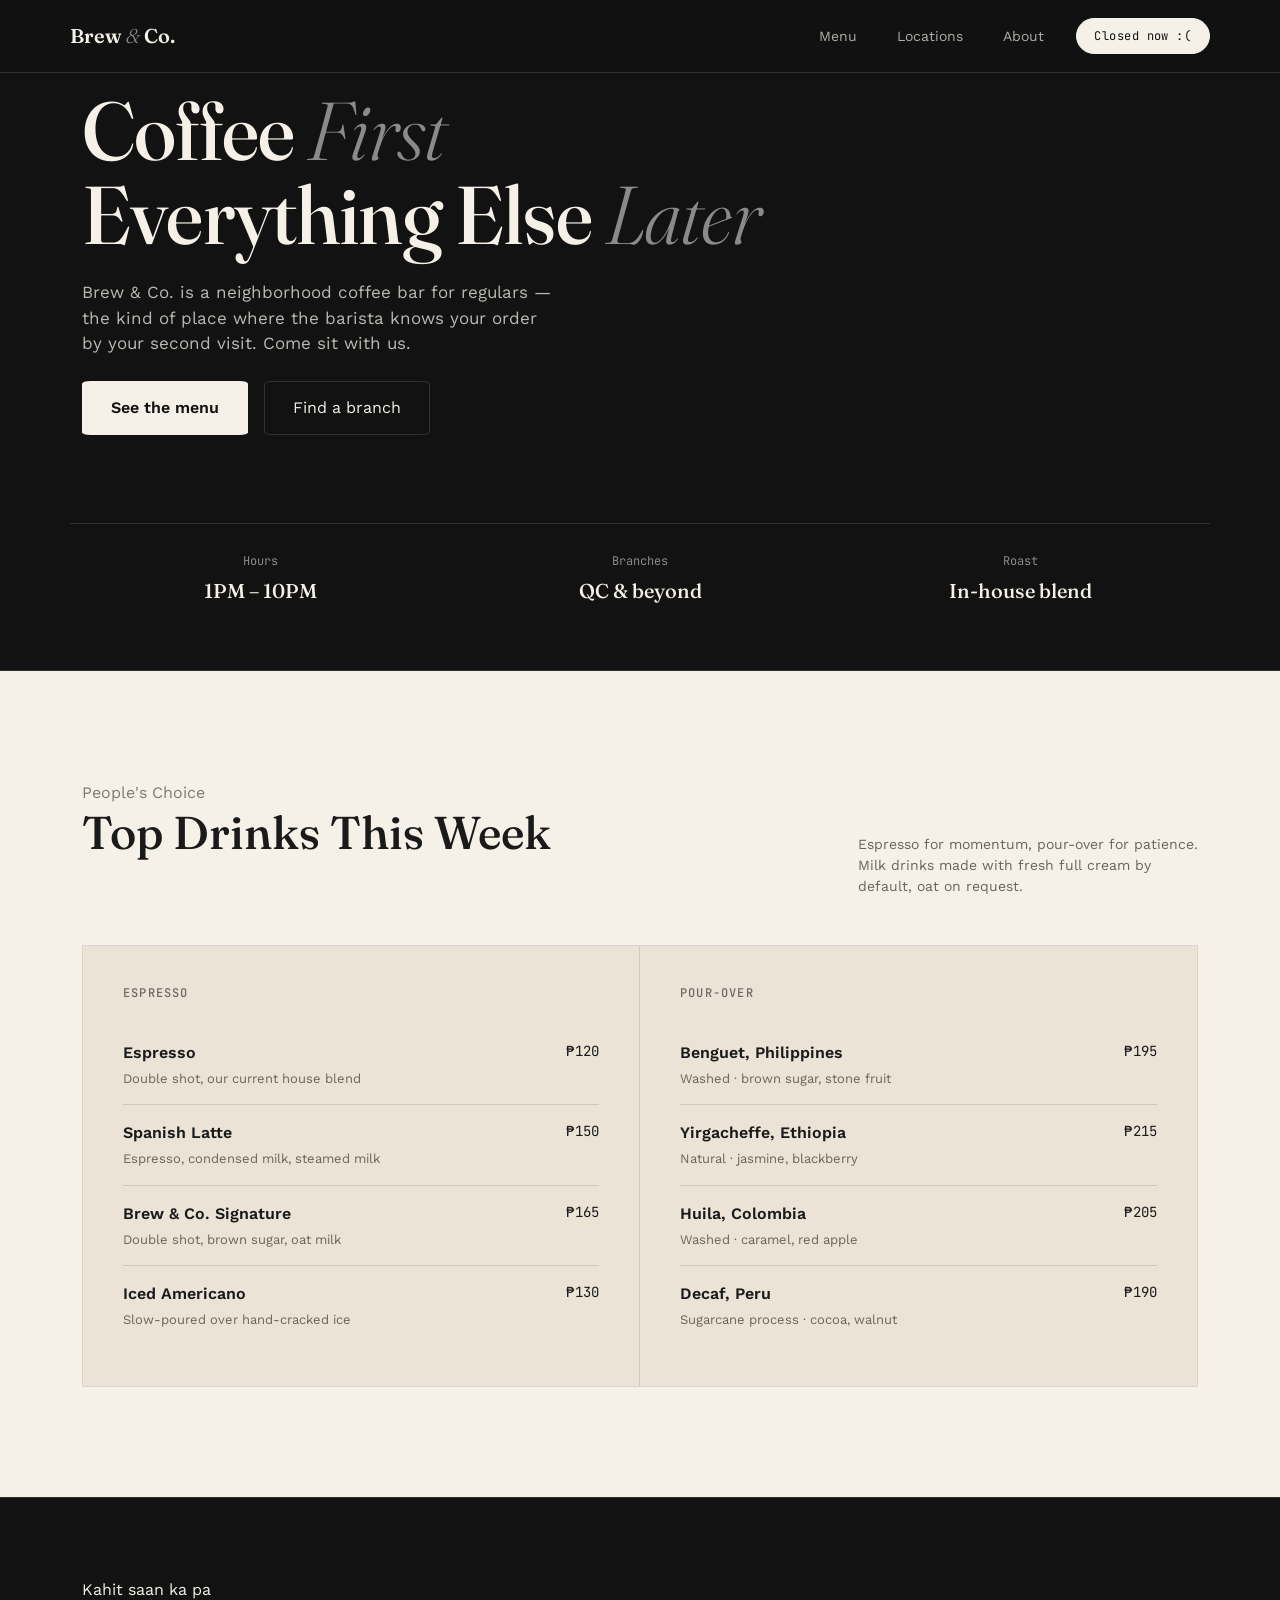
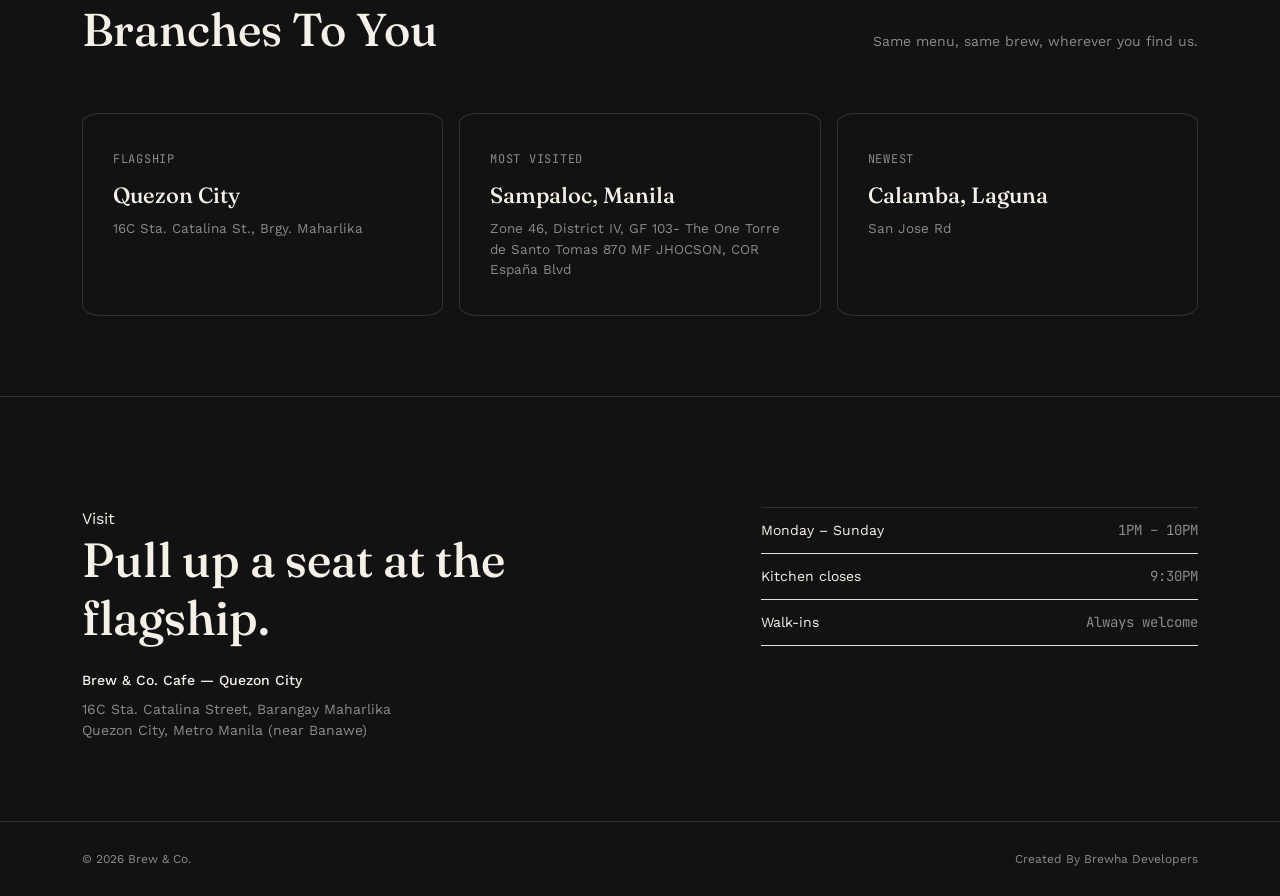
==== index.html @ a4e92eda "Initial Commite Initial Commit of Home page with minimal responsiveness" ====
<!DOCTYPE html>
<html lang="en">
<head>
<meta name="viewport" content="width=device-width, initial-scale=1.0">
<title>Brew &amp; Co.</title>
<script src="https://cdnjs.cloudflare.com/ajax/libs/bootstrap/5.3.3/js/bootstrap.bundle.min.js"></script>
<link rel="stylesheet" href="style.css">
</head>
<body>

<header class="navbar-brew sticky-top">
  <nav class="navbar navbar-expand-lg container py-3">
    <a class="navbar-brand font-display fw-semibold" href="#" style="color:var(--off-white);">Brew <em style="font-style:italic; font-weight:300; color:var(--muted);">&amp;</em> Co.</a>
    <button class="navbar-toggler" type="button" data-bs-toggle="collapse" data-bs-target="#navMenu" data-bs-theme="dark" >
      <span class="navbar-toggler-icon"></span>
    </button>
    <div class="collapse navbar-collapse justify-content-end" id="navMenu">
      <ul class="navbar-nav gap-lg-4 me-lg-4">
        <li class="nav-item"><a class="nav-link" href="#menu">Menu</a></li>
        <li class="nav-item"><a class="nav-link" href="#locations">Locations</a></li>
        <li class="nav-item"><a class="nav-link" href="#visit">About</a></li>
      </ul>
      <a href="#visit" class="btn btn-outline-cream mt-3 mt-lg-0" id="openStatus">We're Open</a>
    </div>
  </nav>
</header>

<section class="hero-section">
  <div class="container">
    <h1 class="hero-heading font-display">Coffee <em>First</em><br> Everything Else <em>Later</em></h1>
    <p class="mt-4 mb-0" style="max-width:480px; font-size:17px; color:var(--off-white); opacity:.75;">Brew &amp; Co. is a neighborhood coffee bar for regulars — the kind of place where the barista knows your order by your second visit. Come sit with us.</p>
    <div class="d-flex flex-nowrap gap-3 mt-4 flex-direction-row">
      <a href="#menu" class="btn btn-cream" id="btn-CTA">See the menu</a>
      <a href="#locations" class="btn btn-outline-line" id="btn-SCTA">Find a branch</a>
    </div>
    <div class="row hero-meta gx-4 text-center">
      <div class="col-4"><span>Hours</span><strong class="font-display">1PM – 10PM</strong></div>
      <div class="col-4"><span>Branches</span><strong class="font-display">QC &amp; beyond</strong></div>
      <div class="col-4"><span>Roast</span><strong class="font-display">In-house blend</strong></div>
    </div>
  </div>
</section>

<section class="topDrinks-section reveal" id="topDrinks">
  <div class="container">
    <div class="eyebrow">People's Choice</div>
    <div class="d-flex flex-wrap justify-content-between align-items-baseline gap-3 mb-5">
      <h2 class="font-display fw-medium" style="font-size:clamp(30px,4vw,46px);">Top Drinks This Week</h2>
      <p class="mb-0" style="max-width:340px; font-size:14px; color:#6b6558;">Espresso for momentum, pour-over for patience. Milk drinks made with fresh full cream by default, oat on request.</p>
    </div>
    <div class="row g-0 border" style="border-color:var(--line-light) !important;">
      <div class="col-md-6 topDrinks-card border-end" style="border-color:var(--line-light) !important;">
        <h3>Espresso</h3>
        <div class="topDrinks-item"><div><div class="name">Espresso</div><div class="desc">Double shot, our current house blend</div></div><div class="price">₱120</div></div>
        <div class="topDrinks-item"><div><div class="name">Spanish Latte</div><div class="desc">Espresso, condensed milk, steamed milk</div></div><div class="price">₱150</div></div>
        <div class="topDrinks-item"><div><div class="name">Brew &amp; Co. Signature</div><div class="desc">Double shot, brown sugar, oat milk</div></div><div class="price">₱165</div></div>
        <div class="topDrinks-item"><div><div class="name">Iced Americano</div><div class="desc">Slow-poured over hand-cracked ice</div></div><div class="price">₱130</div></div>
      </div>
      <div class="col-md-6 topDrinks-card">
        <h3>Pour-over</h3>
        <div class="topDrinks-item"><div><div class="name">Benguet, Philippines</div><div class="desc">Washed · brown sugar, stone fruit</div></div><div class="price">₱195</div></div>
        <div class="topDrinks-item"><div><div class="name">Yirgacheffe, Ethiopia</div><div class="desc">Natural · jasmine, blackberry</div></div><div class="price">₱215</div></div>
        <div class="topDrinks-item"><div><div class="name">Huila, Colombia</div><div class="desc">Washed · caramel, red apple</div></div><div class="price">₱205</div></div>
        <div class="topDrinks-item"><div><div class="name">Decaf, Peru</div><div class="desc">Sugarcane process · cocoa, walnut</div></div><div class="price">₱190</div></div>
      </div>
    </div>
  </div>
</section>


<section class="locations-section reveal" id="locations">
  <div class="container">
    <div class="eyebrow">Kahit saan ka pa</div>
    <div class="d-flex flex-wrap justify-content-between align-items-baseline gap-3 mb-5">
      <h2 class="font-display fw-medium" style="font-size:clamp(30px,4vw,46px);"> Branches To You</h2>
      <p class="mb-0 text-muted-custom" style="max-width:340px; font-size:14px;">Same menu, same brew, wherever you find us.</p>
    </div>
    <div class="row g-3">
      <div class="col-md-4"><div class="loc-card"><div class="tag">FLAGSHIP</div><h4 class="font-display">Quezon City</h4><p>16C Sta. Catalina St., Brgy. Maharlika</p></div></div>
      <div class="col-md-4"><div class="loc-card"><div class="tag">MOST VISITED</div><h4 class="font-display">Sampaloc, Manila</h4><p>Zone 46, District IV, GF 103- The One Torre de Santo Tomas 870 MF JHOCSON, COR España Blvd</p></div></div>
      <div class="col-md-4"><div class="loc-card"><div class="tag">NEWEST</div><h4 class="font-display">Calamba, Laguna</h4><p>San Jose Rd</p></div></div>
    </div>
  </div>
</section>

<section class="visit-section reveal" id="visit">
  <div class="container">
    <div class="row g-5">
      <div class="col-lg-7">
        <div class="eyebrow">Visit</div>
        <h2 class="font-display fw-medium mb-4" style="font-size:clamp(30px,4vw,48px); max-width:480px;">Pull up a seat at the flagship.</h2>
        <div style="font-size:14px; color:var(--muted);">
          <strong class="d-block mb-2" style="color:var(--off-white); font-weight:500;">Brew &amp; Co. Cafe — Quezon City</strong>
          16C Sta. Catalina Street, Barangay Maharlika<br>
          Quezon City, Metro Manila (near Banawe)
        </div>
      </div>
      <div class="col-lg-5">
        <table class="table table-hours mb-0">
          <tbody>
            <tr><td>Monday – Sunday</td><td>1PM – 10PM</td></tr>
            <tr><td>Kitchen closes</td><td>9:30PM</td></tr>
            <tr><td>Walk-ins</td><td>Always welcome</td></tr>
          </tbody>
        </table>
      </div>
    </div>
  </div>
</section>

<footer class="site-footer">
  <div class="container d-flex flex-wrap justify-content-between gap-2">
    <span>© 2026 Brew &amp; Co.</span>
    <span>Created By Brewha Developers</span>
  </div>
</footer>

<script src = index.js></script>


</body>
</html>
---- style.css ----
@import url('https://cdnjs.cloudflare.com/ajax/libs/bootstrap/5.3.3/css/bootstrap.min.css');
@import url('https://fonts.googleapis.com/css2?family=Fraunces:opsz,wght@9..144,300..700&family=Work+Sans:wght@400;500;600&family=JetBrains+Mono:wght@400;500&display=swap');
  :root{
    --black:#121212;
    --ink:#1A1A1A;
    --off-white:#F5F0E8;
    --paper:#EAE3D6;
    --hover:#E9E0D3;
    --muted:#8A8A8A;
    --line-dark: rgba(245,240,232,0.14);
    --line-light: rgba(18,18,18,0.12);

    --bs-body-font-family:'Work Sans', sans-serif;
    --bs-body-bg:var(--black);
    --bs-body-color:var(--off-white);
  }

  body{
     -webkit-font-smoothing:antialiased; 
    }
  a{
     text-decoration:none; 
    }
  .font-display{ 
    font-family:'Fraunces', serif; 
}
  .font-mono{ 
    font-family:'JetBrains Mono', monospace; 
}
  .text-muted-custom{
     color:var(--muted) !important; 
    }

  :focus-visible{
     outline:2px solid var(--off-white); outline-offset:3px; 
    }

  .reveal{
     opacity:0; transform:translateY(14px); transition:opacity .7s ease, transform .7s ease; 
    }
  .reveal.is-visible{ 
    opacity:1; transform:none; 
}

  /* ---------- NAV ---------- */
  .navbar-brew{
    background:rgba(18,18,18,0.9) ;
    backdrop-filter:blur(8px);
    border-bottom:1px solid var(--line-dark);
    padding-left: 1rem;
    padding-right: 1rem;
  }
  .navbar-brew .nav-link{ 
    color:var(--off-white); opacity:0.7; font-size:14px; 
}
  .navbar-brew .nav-link:hover{
     opacity:1; 
    }
  .btn-outline-cream{
    font-family:'JetBrains Mono', monospace; font-size:12px; letter-spacing:0.04em;
    border:1px solid var(--off-white); color:var(--black); background:var(--off-white);
    border-radius:999px; padding:.5rem 1.1rem;
  }
  .btn-outline-cream:hover{ 
    background:var(--hover ); color:var(--black);}
.navbar-toggler{
    border-color:var(--line-dark); 
    color:var(--off-white);
}
#btn-CTA, #btn-SCTA{
    border-radius: 5%;
}
  /* ---------- HERO ---------- */
  .hero-section{ padding:1rem 1rem 4rem 1rem ; border-bottom:1px solid var(--line-dark); }
  .hero-heading{ font-size:clamp(42px, 6.4vw, 84px); line-height:1.02; letter-spacing:-0.01em; font-weight:500; }
  .hero-heading em{ font-style:italic; font-weight:300; color:var(--muted); }
  .btn-cream{ background:var(--off-white); color:var(--black); font-weight:600; border-radius:2px; padding:.9rem 1.75rem; }
  .btn-cream:hover{ background:#fff; color:var(--black); }
  .btn-outline-line{ border:1px solid var(--line-dark); color:var(--off-white); border-radius:2px; padding:.9rem 1.75rem; }
  .btn-outline-line:hover{ border-color:var(--off-white); color:var(--off-white); background:transparent; }

  .hero-meta{ border-top:1px solid var(--line-dark); padding-top:28px; margin-top:88px; }
  .hero-meta span{ font-family:'JetBrains Mono', monospace; font-size:12px; color:var(--muted); display:block; margin-bottom:6px; }
  .hero-meta strong{ font-family:'Fraunces', serif; font-size:20px; font-weight:500; }

  /* ---------- Top Drinks ---------- */
  .topDrinks-section{ background:var(--off-white); color:var(--ink); padding:110px 0; }
  .topDrinks-section .eyebrow{ color:var(--ink); opacity:0.55; }
  .topDrinks-card{ background:var(--paper); padding:2.5rem; height:100%; }
  .topDrinks-card h3{ font-family:'JetBrains Mono', monospace; font-size:12px; letter-spacing:0.1em; text-transform:uppercase; color:var(--ink); opacity:0.6; margin-bottom:1.5rem; }
  .topDrinks-item{ display:flex; justify-content:space-between; gap:1rem; padding:1rem 0; border-bottom:1px solid var(--line-light); }
  .topDrinks-item:last-child{ border-bottom:none; }
  .topDrinks-item .name{ font-weight:600; font-size:16px; }
  .topDrinks-item .desc{ font-size:13px; color:#6b6558; margin-top:4px; }
  .topDrinks-item .price{ font-family:'JetBrains Mono', monospace; font-size:14px; white-space:nowrap; }


  /* ---------- LOCATIONS ---------- */
  .locations-section{ border-top:1px solid var(--line-dark); border-bottom:1px solid var(--line-dark); padding:80px 0;  }
  .loc-card{ padding:2.25rem 1.875rem; border:1px solid var(--line-dark); height:100%; border-radius:5%; }
  .loc-card .tag{ font-family:'JetBrains Mono', monospace; font-size:12px; color:var(--muted); letter-spacing:0.06em; margin-bottom:14px; }
  .loc-card h4{ font-family:'Fraunces', serif; font-size:22px; font-weight:500; margin-bottom:10px; }
  .loc-card p{ font-size:13.5px; color:var(--muted); margin-bottom:0; }
  .loc-card:hover{ border-color:var(--off-white); }

  /* ---------- VISIT ---------- */
  .visit-section{ padding:110px 0 80px; }
  .table-hours td{ padding:.75rem 0; border-top:1px solid var(--line-dark); font-size:14px; color:var(--off-white); background:transparent; }
  .table-hours td:last-child{ text-align:right; font-family:'JetBrains Mono', monospace; color:var(--muted); }

  footer.site-footer{ border-top:1px solid var(--line-dark); padding:1.75rem 0; font-size:12px; color:var(--muted); }
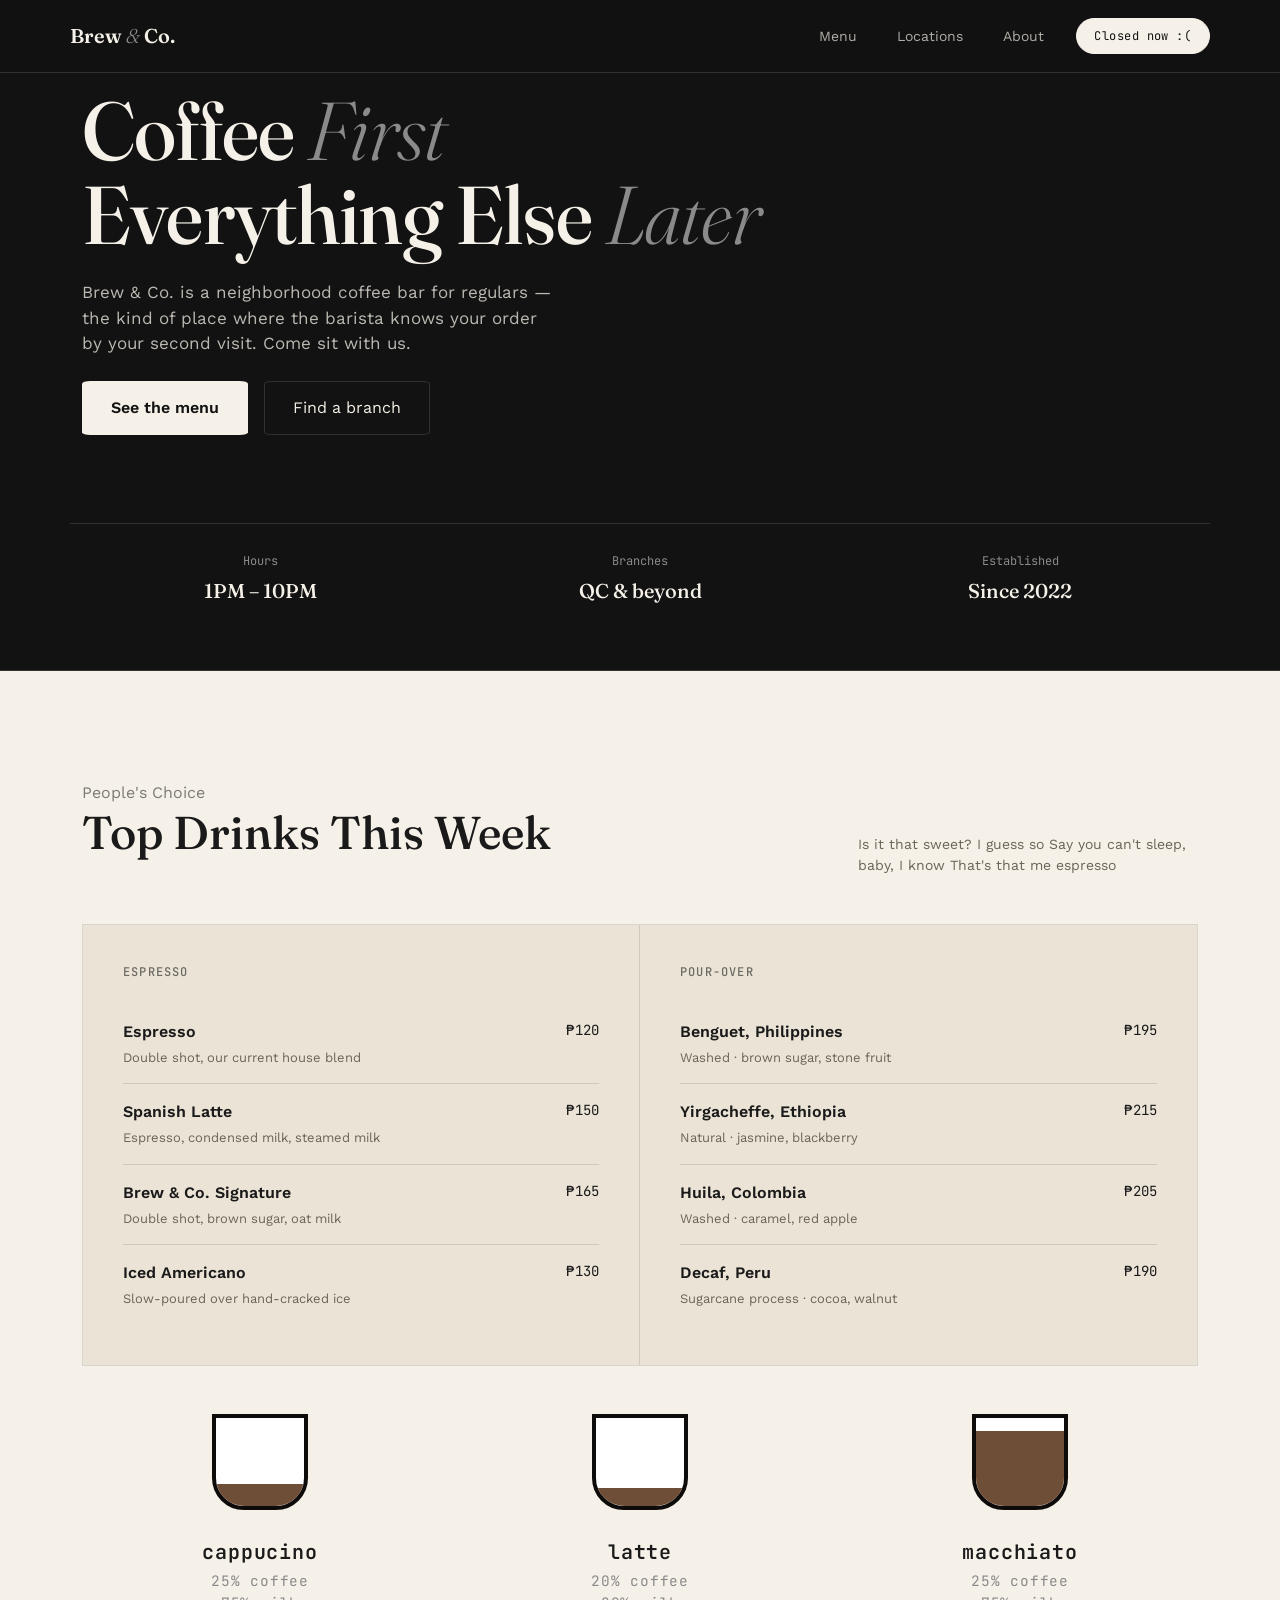
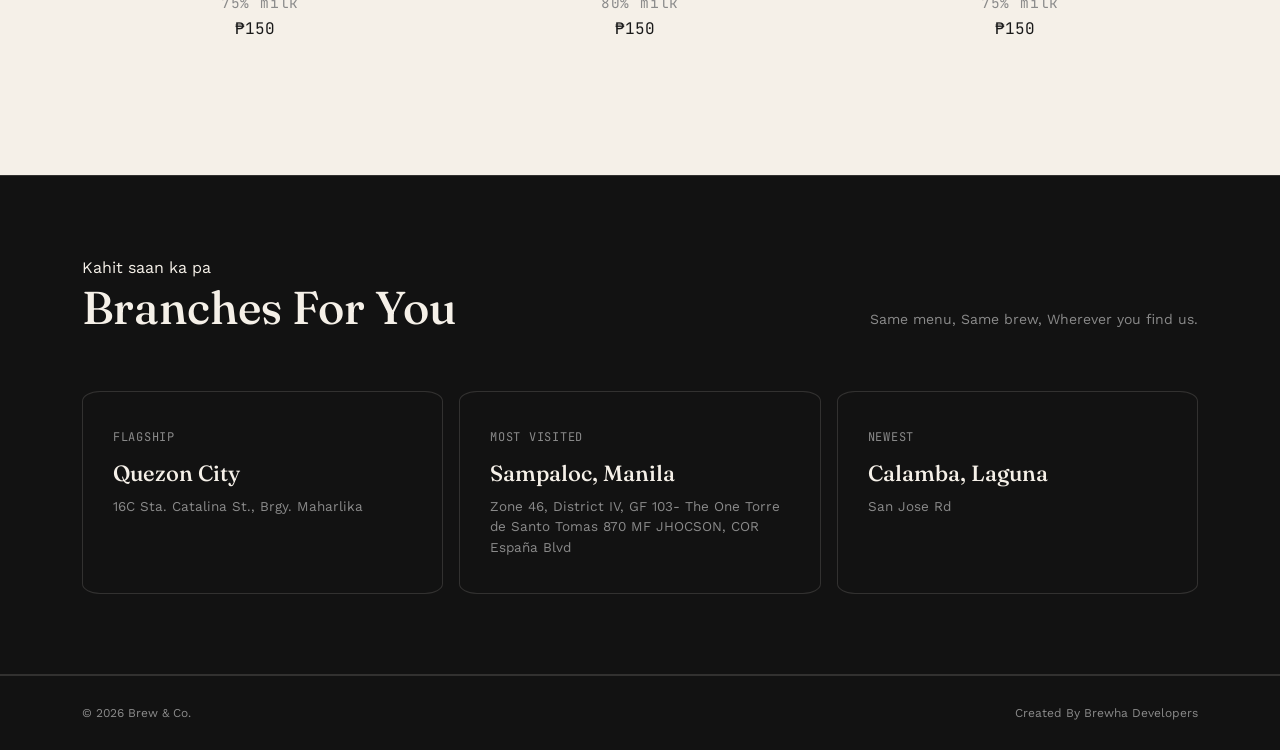
==== commit 73d6cab0: "Initial Menu Page and home page improvement Initial Menu page, cleaner code, adjusted responsiveness" ====
--- a/index.html
+++ b/index.html
@@ -4,6 +4,7 @@
 <meta name="viewport" content="width=device-width, initial-scale=1.0">
 <title>Brew &amp; Co.</title>
 <script src="https://cdnjs.cloudflare.com/ajax/libs/bootstrap/5.3.3/js/bootstrap.bundle.min.js"></script>
+<link href="https://cdn.jsdelivr.net/npm/bootstrap@5.3.3/dist/css/bootstrap.min.css" rel="stylesheet">
 <link rel="stylesheet" href="style.css">
 </head>
 <body>
@@ -11,16 +12,13 @@
 <header class="navbar-brew sticky-top">
   <nav class="navbar navbar-expand-lg container py-3">
     <a class="navbar-brand font-display fw-semibold" href="#" style="color:var(--off-white);">Brew <em style="font-style:italic; font-weight:300; color:var(--muted);">&amp;</em> Co.</a>
-    <button class="navbar-toggler" type="button" data-bs-toggle="collapse" data-bs-target="#navMenu" data-bs-theme="dark" >
-      <span class="navbar-toggler-icon"></span>
-    </button>
     <div class="collapse navbar-collapse justify-content-end" id="navMenu">
       <ul class="navbar-nav gap-lg-4 me-lg-4">
-        <li class="nav-item"><a class="nav-link" href="#menu">Menu</a></li>
-        <li class="nav-item"><a class="nav-link" href="#locations">Locations</a></li>
-        <li class="nav-item"><a class="nav-link" href="#visit">About</a></li>
+        <li class="nav-item"><a class="nav-link" href="menu.html">Menu</a></li>
+        <li class="nav-item"><a class="nav-link" href="location.html">Locations</a></li>
+        <li class="nav-item"><a class="nav-link" href="about.html">About</a></li>
       </ul>
-      <a href="#visit" class="btn btn-outline-cream mt-3 mt-lg-0" id="openStatus">We're Open</a>
+      <div href="#" class="btn btn-outline-cream mt-3 mt-lg-0" id="openStatus">We're Open</div> <!--create creative hover animation-->
     </div>
   </nav>
 </header>
@@ -29,14 +27,14 @@
   <div class="container">
     <h1 class="hero-heading font-display">Coffee <em>First</em><br> Everything Else <em>Later</em></h1>
     <p class="mt-4 mb-0" style="max-width:480px; font-size:17px; color:var(--off-white); opacity:.75;">Brew &amp; Co. is a neighborhood coffee bar for regulars — the kind of place where the barista knows your order by your second visit. Come sit with us.</p>
-    <div class="d-flex flex-nowrap gap-3 mt-4 flex-direction-row">
+    <div class="d-flex gap-3 mt-4 flex-column flex-md-row">
       <a href="#menu" class="btn btn-cream" id="btn-CTA">See the menu</a>
-      <a href="#locations" class="btn btn-outline-line" id="btn-SCTA">Find a branch</a>
+      <a href="#locations" class="btn btn-outline-line " id="btn-SCTA">Find a branch</a>
     </div>
     <div class="row hero-meta gx-4 text-center">
       <div class="col-4"><span>Hours</span><strong class="font-display">1PM – 10PM</strong></div>
       <div class="col-4"><span>Branches</span><strong class="font-display">QC &amp; beyond</strong></div>
-      <div class="col-4"><span>Roast</span><strong class="font-display">In-house blend</strong></div>
+      <div class="col-4"><span>Established</span><strong class="font-display">Since 2022</strong></div>
     </div>
   </div>
 </section>
@@ -46,7 +44,9 @@
     <div class="eyebrow">People's Choice</div>
     <div class="d-flex flex-wrap justify-content-between align-items-baseline gap-3 mb-5">
       <h2 class="font-display fw-medium" style="font-size:clamp(30px,4vw,46px);">Top Drinks This Week</h2>
-      <p class="mb-0" style="max-width:340px; font-size:14px; color:#6b6558;">Espresso for momentum, pour-over for patience. Milk drinks made with fresh full cream by default, oat on request.</p>
+      <p class="mb-0" style="max-width:340px; font-size:14px; color:#6b6558;">Is it that sweet? I guess so
+Say you can't sleep, baby, I know
+That's that me espresso</p>
     </div>
     <div class="row g-0 border" style="border-color:var(--line-light) !important;">
       <div class="col-md-6 topDrinks-card border-end" style="border-color:var(--line-light) !important;">
@@ -65,6 +65,40 @@
       </div>
     </div>
   </div>
+  
+<section class="coffee-bar d-flex flex-column flex-md-row justify-content-evenly align-items-center flex-wrap w-100 py-4">
+  <div class="coffee-wrapper">
+    <div class="coffee-cup cappuccino">
+  <div class="milk"></div>
+    <div class="coffee"></div>
+</div>
+    <div class="coffee-text">cappucino</div>
+    <div class="coffee-description">25% coffee<br>75% milk</div>
+    <div class="coffee-price">₱150</div>
+  </div>
+
+
+
+<div class="coffee-wrapper">
+<div class="coffee-cup latte">
+  <div class="milk"></div>
+    <div class="coffee"></div>
+</div>
+ <div class="coffee-text">latte</div>
+     <div class="coffee-description">20% coffee<br>80% milk</div>
+    <div class="coffee-price">₱150</div>
+</div>
+
+<div class="coffee-wrapper">
+ <div class="coffee-cup macchiato">
+  <div class="milk"></div>
+    <div class="coffee"></div>
+</div>
+ <div class="coffee-text">macchiato</div>
+     <div class="coffee-description">25% coffee<br>75% milk</div>
+    <div class="coffee-price">₱150</div>
+</div>
+</section>
 </section>
 
 
@@ -72,8 +106,8 @@
   <div class="container">
     <div class="eyebrow">Kahit saan ka pa</div>
     <div class="d-flex flex-wrap justify-content-between align-items-baseline gap-3 mb-5">
-      <h2 class="font-display fw-medium" style="font-size:clamp(30px,4vw,46px);"> Branches To You</h2>
-      <p class="mb-0 text-muted-custom" style="max-width:340px; font-size:14px;">Same menu, same brew, wherever you find us.</p>
+      <h2 class="font-display fw-medium" style="font-size:clamp(30px,4vw,46px);"> Branches For You</h2>
+      <p class="mb-0 text-muted-custom" style="max-width:340px; font-size:14px;">Same menu, Same brew, Wherever you find us.</p>
     </div>
     <div class="row g-3">
       <div class="col-md-4"><div class="loc-card"><div class="tag">FLAGSHIP</div><h4 class="font-display">Quezon City</h4><p>16C Sta. Catalina St., Brgy. Maharlika</p></div></div>
@@ -83,30 +117,6 @@
   </div>
 </section>
 
-<section class="visit-section reveal" id="visit">
-  <div class="container">
-    <div class="row g-5">
-      <div class="col-lg-7">
-        <div class="eyebrow">Visit</div>
-        <h2 class="font-display fw-medium mb-4" style="font-size:clamp(30px,4vw,48px); max-width:480px;">Pull up a seat at the flagship.</h2>
-        <div style="font-size:14px; color:var(--muted);">
-          <strong class="d-block mb-2" style="color:var(--off-white); font-weight:500;">Brew &amp; Co. Cafe — Quezon City</strong>
-          16C Sta. Catalina Street, Barangay Maharlika<br>
-          Quezon City, Metro Manila (near Banawe)
-        </div>
-      </div>
-      <div class="col-lg-5">
-        <table class="table table-hours mb-0">
-          <tbody>
-            <tr><td>Monday – Sunday</td><td>1PM – 10PM</td></tr>
-            <tr><td>Kitchen closes</td><td>9:30PM</td></tr>
-            <tr><td>Walk-ins</td><td>Always welcome</td></tr>
-          </tbody>
-        </table>
-      </div>
-    </div>
-  </div>
-</section>
 
 <footer class="site-footer">
   <div class="container d-flex flex-wrap justify-content-between gap-2">
--- a/style.css
+++ b/style.css
@@ -13,11 +13,10 @@
     --bs-body-font-family:'Work Sans', sans-serif;
     --bs-body-bg:var(--black);
     --bs-body-color:var(--off-white);
+    --milk: #ffffff;
+    --coffee: #6F4E37;
+    --cup-border: #0d0c0a;
   }
-
-  body{
-     -webkit-font-smoothing:antialiased; 
-    }
   a{
      text-decoration:none; 
     }
@@ -70,6 +69,12 @@
 #btn-CTA, #btn-SCTA{
     border-radius: 5%;
 }
+@media (max-width: 576px){
+    #btn-CTA,
+    #btn-SCTA{
+        width: 100%;
+    }
+}
   /* ---------- HERO ---------- */
   .hero-section{ padding:1rem 1rem 4rem 1rem ; border-bottom:1px solid var(--line-dark); }
   .hero-heading{ font-size:clamp(42px, 6.4vw, 84px); line-height:1.02; letter-spacing:-0.01em; font-weight:500; }
@@ -109,3 +114,97 @@
   .table-hours td:last-child{ text-align:right; font-family:'JetBrains Mono', monospace; color:var(--muted); }
 
   footer.site-footer{ border-top:1px solid var(--line-dark); padding:1.75rem 0; font-size:12px; color:var(--muted); }
+
+/* Coffee CSS */
+.coffee-wrapper{
+    display: flex;
+    flex-direction: column;
+    align-items: center;
+    justify-content: center;
+    text-align: center;
+}
+.coffee-cup{
+    --coffee-percent: 50%; /* Default */
+    width: 6rem;
+    height: 6rem;
+    border: 0.3rem solid var(--cup-border);
+    border-radius: 0 0 2rem 2rem;
+    background: var(--milk);
+    position: relative;
+    overflow: hidden;
+    display: inline-block;
+    margin: 1.5rem;
+    text-align: center;
+    justify-content: center;
+}
+
+@media (max-width:576px){
+    .coffee-cup{
+        margin:.5rem 0;
+    } }
+/* Coffee Fill */
+.coffee{
+    position:absolute;
+    bottom:0;
+    left:0;
+    width:100%;
+    height:var(--coffee-percent);
+    background:var(--coffee);
+    color:var(--off-white);
+}
+
+.milk{
+    position: absolute;
+    top: 0;
+    left: 0;
+    width: 100%;
+    height: calc(100% - var(--coffee-percent));
+    color: var(--ink);
+}
+
+
+.macchiato{
+    --coffee-percent:85%;
+}
+
+.cappuccino{
+    --coffee-percent:25%;
+}
+
+.latte{
+    --coffee-percent:20%;
+}
+.coffee-bar{
+    display: flex;
+    flex-wrap: wrap;
+    justify-content: space-evenly;
+    align-items: center;
+    gap: 3rem;
+    width: 100%;
+}
+.coffee-text{
+    font-family: 'JetBrains Mono', monospace;
+    font-size: 1.25rem;
+    letter-spacing: 0.05rem;
+    margin-top: 0.2rem;
+    color: var(--ink);
+    font-weight:600;
+    text-align: center;
+}
+.coffee-description{
+    font-family: 'JetBrains Mono', monospace;
+    font-size: 0.9rem;
+    letter-spacing: 0.05rem;
+    margin-top: 0.2rem;
+    color: var(--muted);
+    text-align: center;
+}
+.coffee-price{
+    font-family: 'JetBrains Mono', monospace;
+    font-size: 1rem;
+    margin-top: 0.2rem;
+    color: var(--ink);
+    text-align: center;
+    transform: translateX(-0.3rem);
+    
+}
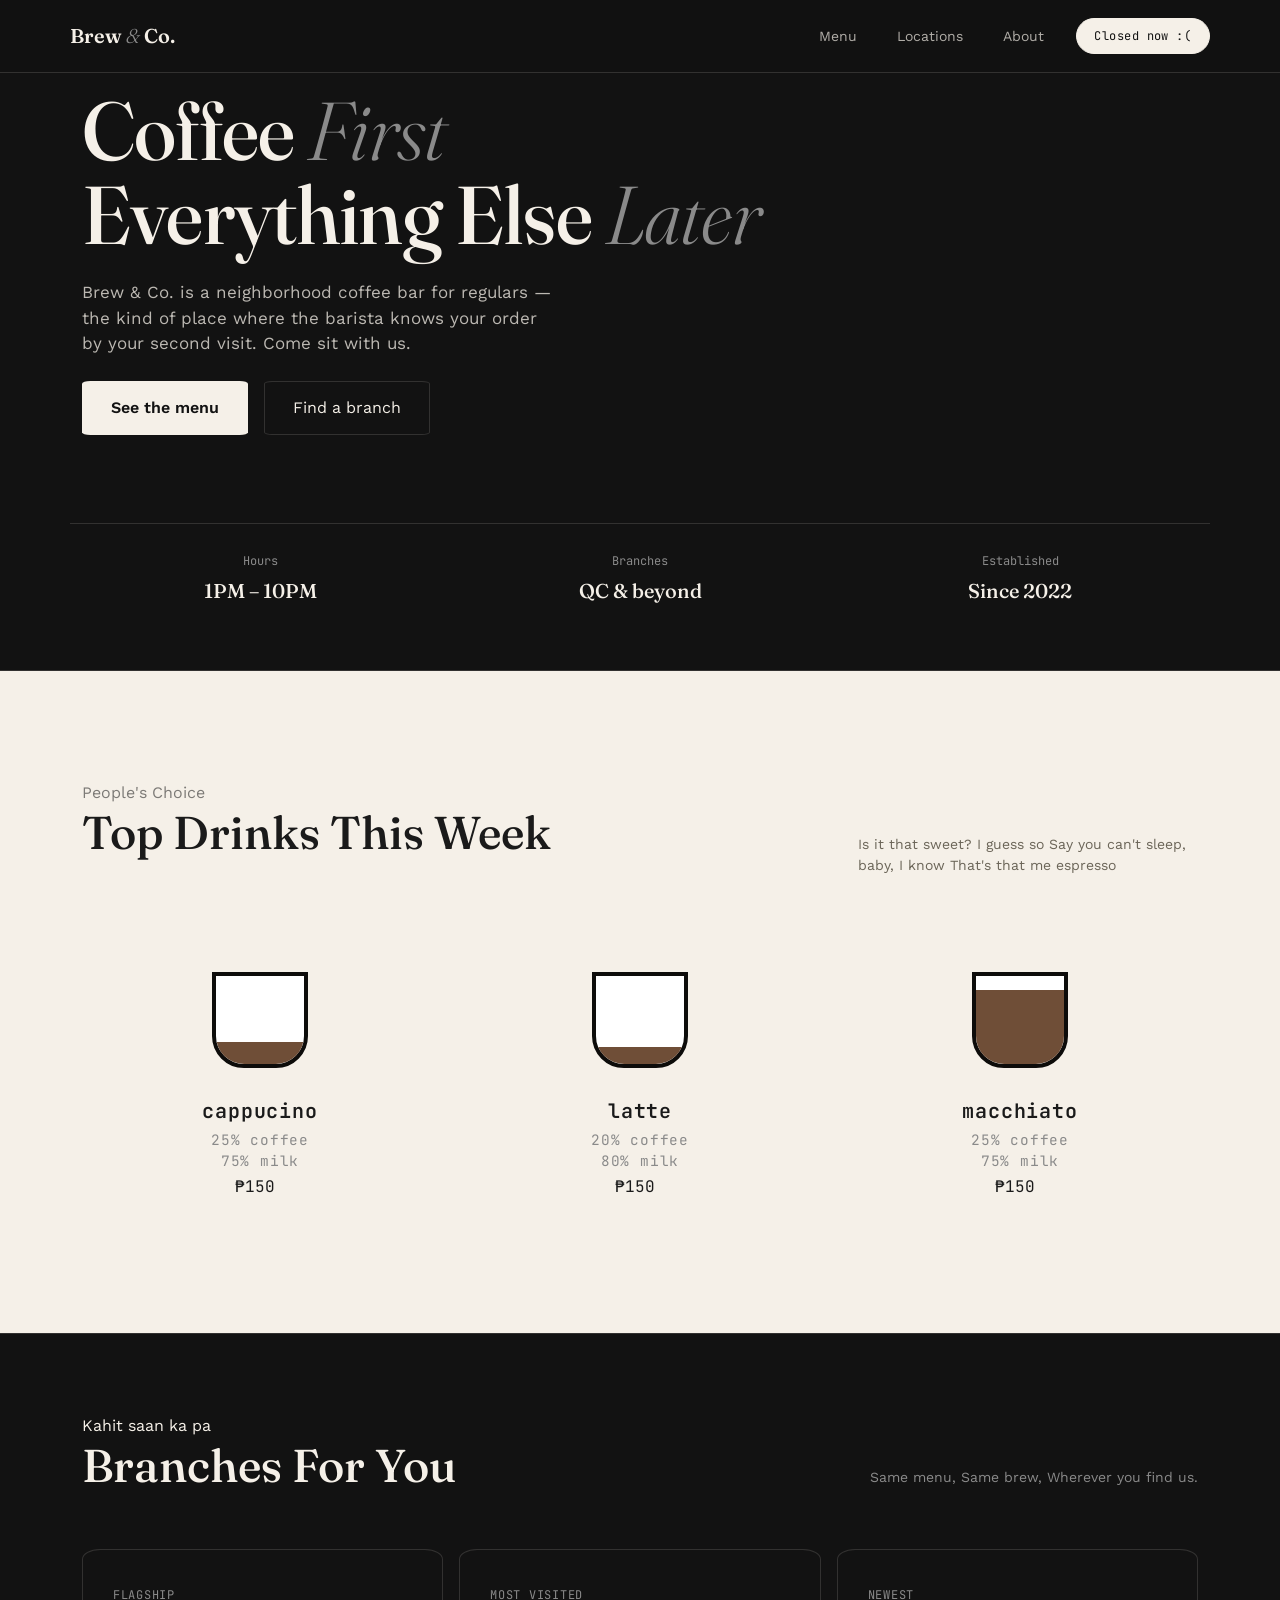
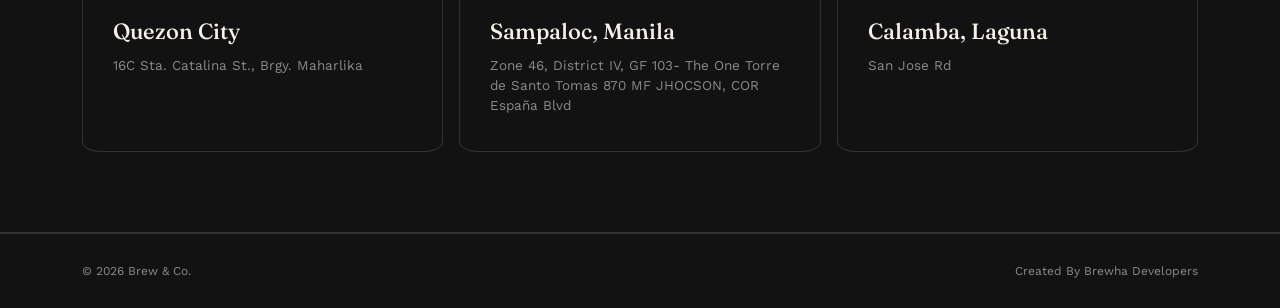
==== commit a1b9a00a: "Mobile collapsible Menu Added back the collapsible menu" ====
--- a/index.html
+++ b/index.html
@@ -12,6 +12,9 @@
 <header class="navbar-brew sticky-top">
   <nav class="navbar navbar-expand-lg container py-3">
     <a class="navbar-brand font-display fw-semibold" href="#" style="color:var(--off-white);">Brew <em style="font-style:italic; font-weight:300; color:var(--muted);">&amp;</em> Co.</a>
+    <button class="navbar-toggler" type="button" data-bs-toggle="collapse" data-bs-target="#navMenu" aria-controls="navMenu" aria-expanded="false" aria-label="Toggle navigation">
+      <span class="navbar-toggler-icon"></span>
+    </button>
     <div class="collapse navbar-collapse justify-content-end" id="navMenu">
       <ul class="navbar-nav gap-lg-4 me-lg-4">
         <li class="nav-item"><a class="nav-link" href="menu.html">Menu</a></li>
@@ -47,22 +50,6 @@
       <p class="mb-0" style="max-width:340px; font-size:14px; color:#6b6558;">Is it that sweet? I guess so
 Say you can't sleep, baby, I know
 That's that me espresso</p>
-    </div>
-    <div class="row g-0 border" style="border-color:var(--line-light) !important;">
-      <div class="col-md-6 topDrinks-card border-end" style="border-color:var(--line-light) !important;">
-        <h3>Espresso</h3>
-        <div class="topDrinks-item"><div><div class="name">Espresso</div><div class="desc">Double shot, our current house blend</div></div><div class="price">₱120</div></div>
-        <div class="topDrinks-item"><div><div class="name">Spanish Latte</div><div class="desc">Espresso, condensed milk, steamed milk</div></div><div class="price">₱150</div></div>
-        <div class="topDrinks-item"><div><div class="name">Brew &amp; Co. Signature</div><div class="desc">Double shot, brown sugar, oat milk</div></div><div class="price">₱165</div></div>
-        <div class="topDrinks-item"><div><div class="name">Iced Americano</div><div class="desc">Slow-poured over hand-cracked ice</div></div><div class="price">₱130</div></div>
-      </div>
-      <div class="col-md-6 topDrinks-card">
-        <h3>Pour-over</h3>
-        <div class="topDrinks-item"><div><div class="name">Benguet, Philippines</div><div class="desc">Washed · brown sugar, stone fruit</div></div><div class="price">₱195</div></div>
-        <div class="topDrinks-item"><div><div class="name">Yirgacheffe, Ethiopia</div><div class="desc">Natural · jasmine, blackberry</div></div><div class="price">₱215</div></div>
-        <div class="topDrinks-item"><div><div class="name">Huila, Colombia</div><div class="desc">Washed · caramel, red apple</div></div><div class="price">₱205</div></div>
-        <div class="topDrinks-item"><div><div class="name">Decaf, Peru</div><div class="desc">Sugarcane process · cocoa, walnut</div></div><div class="price">₱190</div></div>
-      </div>
     </div>
   </div>
   
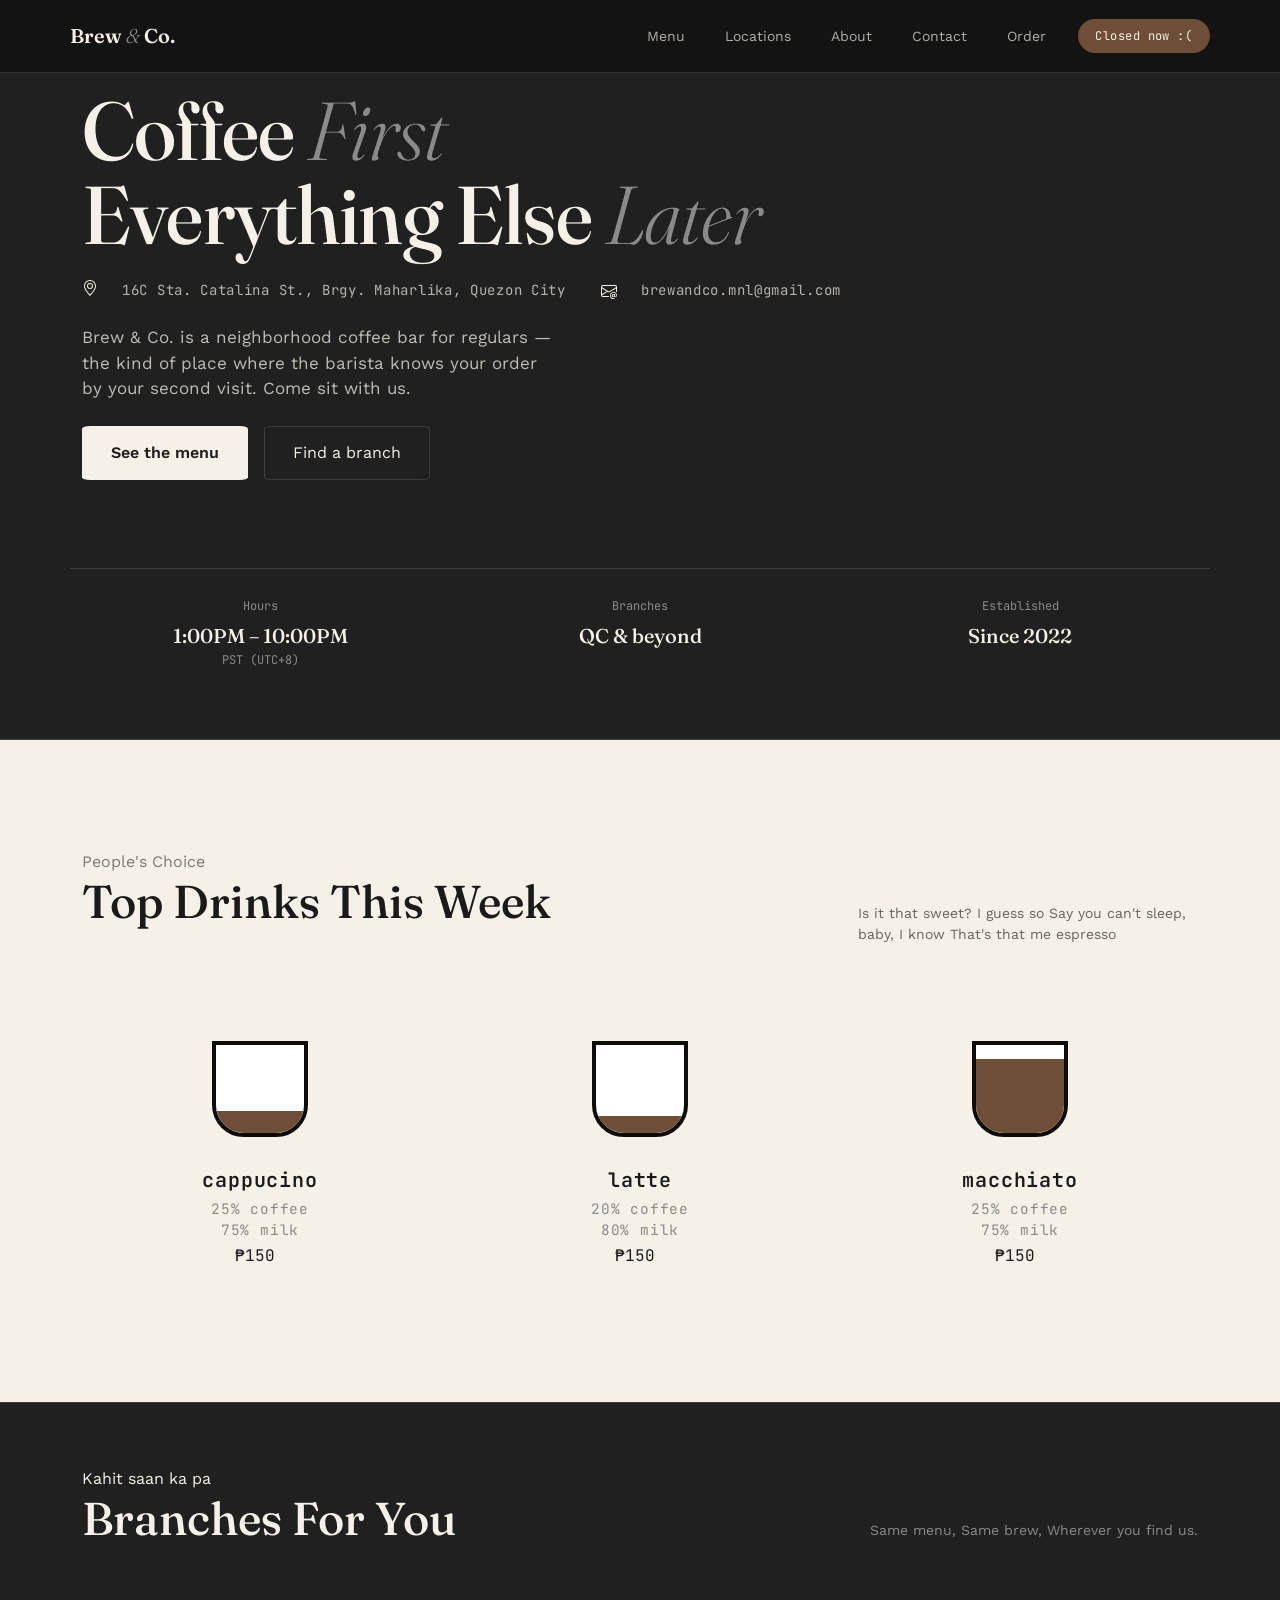
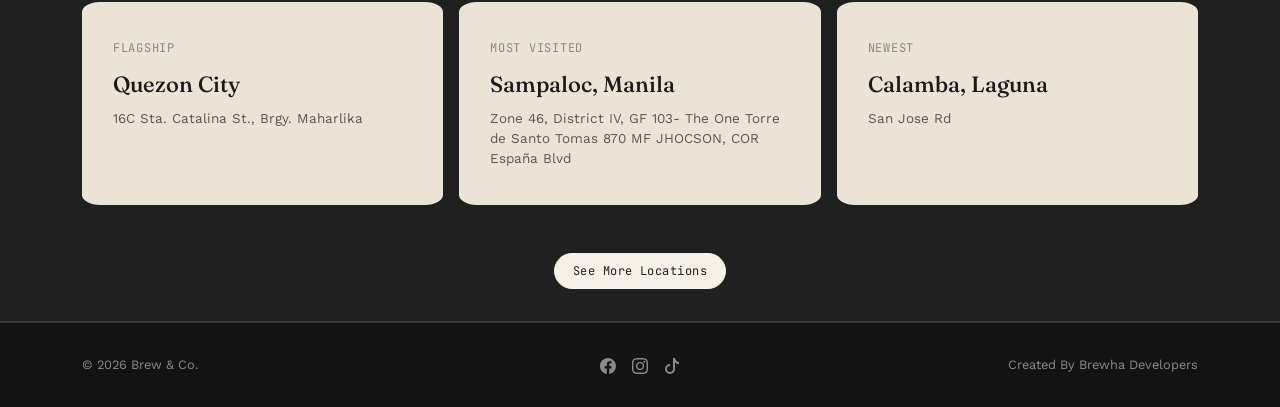
==== commit b81cb1c6: "Locations page" ====
--- a/index.html
+++ b/index.html
@@ -11,7 +11,7 @@
 
 <header class="navbar-brew sticky-top">
   <nav class="navbar navbar-expand-lg container py-3">
-    <a class="navbar-brand font-display fw-semibold" href="#" style="color:var(--off-white);">Brew <em style="font-style:italic; font-weight:300; color:var(--muted);">&amp;</em> Co.</a>
+    <a class="navbar-brand font-display fw-semibold" href="index.html" style="color:var(--off-white);">Brew <em style="font-style:italic; font-weight:300; color:var(--muted);">&amp;</em> Co.</a>
     <button class="navbar-toggler" type="button" data-bs-toggle="collapse" data-bs-target="#navMenu" aria-controls="navMenu" aria-expanded="false" aria-label="Toggle navigation">
       <span class="navbar-toggler-icon"></span>
     </button>
@@ -20,8 +20,10 @@
         <li class="nav-item"><a class="nav-link" href="menu.html">Menu</a></li>
         <li class="nav-item"><a class="nav-link" href="location.html">Locations</a></li>
         <li class="nav-item"><a class="nav-link" href="about.html">About</a></li>
+        <li class="nav-item"><a class="nav-link" href="contact.html">Contact</a></li>
+        <li class="nav-item"><a class="nav-link" href="order.html">Order</a></li>
       </ul>
-      <div href="#" class="btn btn-outline-cream mt-3 mt-lg-0" id="openStatus">We're Open</div> <!--create creative hover animation-->
+      <div class="btn btn-outline-cream mt-3 mt-lg-0" id="openStatus">We're Open</div> <!--create creative hover animation-->
     </div>
   </nav>
 </header>
@@ -29,13 +31,25 @@
 <section class="hero-section">
   <div class="container">
     <h1 class="hero-heading font-display">Coffee <em>First</em><br> Everything Else <em>Later</em></h1>
+    <div class="hero-details d-flex flex-column flex-lg-row gap-4">
+     <div class="d-flex flex-row gap-4">
+    <svg xmlns="http://www.w3.org/2000/svg" width="16" height="16" fill="currentColor" class="bi bi-geo-alt" viewBox="0 0 16 16">
+  <path d="M12.166 8.94c-.524 1.062-1.234 2.12-1.96 3.07A32 32 0 0 1 8 14.58a32 32 0 0 1-2.206-2.57c-.726-.95-1.436-2.008-1.96-3.07C3.304 7.867 3 6.862 3 6a5 5 0 0 1 10 0c0 .862-.305 1.867-.834 2.94M8 16s6-5.686 6-10A6 6 0 0 0 2 6c0 4.314 6 10 6 10"/>
+  <path d="M8 8a2 2 0 1 1 0-4 2 2 0 0 1 0 4m0 1a3 3 0 1 0 0-6 3 3 0 0 0 0 6"/>
+</svg><span class="hero-details-text"> 16C Sta. Catalina St., Brgy. Maharlika, Quezon City</span> </div> 
+ 
+   <svg xmlns="http://www.w3.org/2000/svg" width="16" height="16" fill="currentColor" class="bi bi-envelope-at" viewBox="0 0 16 16">
+  <path d="M2 2a2 2 0 0 0-2 2v8.01A2 2 0 0 0 2 14h5.5a.5.5 0 0 0 0-1H2a1 1 0 0 1-.966-.741l5.64-3.471L8 9.583l7-4.2V8.5a.5.5 0 0 0 1 0V4a2 2 0 0 0-2-2zm3.708 6.208L1 11.105V5.383zM1 4.217V4a1 1 0 0 1 1-1h12a1 1 0 0 1 1 1v.217l-7 4.2z"/>
+  <path d="M14.247 14.269c1.01 0 1.587-.857 1.587-2.025v-.21C15.834 10.43 14.64 9 12.52 9h-.035C10.42 9 9 10.36 9 12.432v.214C9 14.82 10.438 16 12.358 16h.044c.594 0 1.018-.074 1.237-.175v-.73c-.245.11-.673.18-1.18.18h-.044c-1.334 0-2.571-.788-2.571-2.655v-.157c0-1.657 1.058-2.724 2.64-2.724h.04c1.535 0 2.484 1.05 2.484 2.326v.118c0 .975-.324 1.39-.639 1.39-.232 0-.41-.148-.41-.42v-2.19h-.906v.569h-.03c-.084-.298-.368-.63-.954-.63-.778 0-1.259.555-1.259 1.4v.528c0 .892.49 1.434 1.26 1.434.471 0 .896-.227 1.014-.643h.043c.118.42.617.648 1.12.648m-2.453-1.588v-.227c0-.546.227-.791.573-.791.297 0 .572.192.572.708v.367c0 .573-.253.744-.564.744-.354 0-.581-.215-.581-.8Z"/>
+</svg> <span class="hero-details-text"> brewandco.mnl@gmail.com</span></div>
+
     <p class="mt-4 mb-0" style="max-width:480px; font-size:17px; color:var(--off-white); opacity:.75;">Brew &amp; Co. is a neighborhood coffee bar for regulars — the kind of place where the barista knows your order by your second visit. Come sit with us.</p>
     <div class="d-flex gap-3 mt-4 flex-column flex-md-row">
-      <a href="#menu" class="btn btn-cream" id="btn-CTA">See the menu</a>
-      <a href="#locations" class="btn btn-outline-line " id="btn-SCTA">Find a branch</a>
+      <a href="menu.html" class="btn btn-cream" id="btn-CTA">See the menu</a>
+      <a href="location.html" class="btn btn-outline-line " id="btn-SCTA">Find a branch</a>
     </div>
     <div class="row hero-meta gx-4 text-center">
-      <div class="col-4"><span>Hours</span><strong class="font-display">1PM – 10PM</strong></div>
+      <div class="col-4"><span>Hours</span><strong class="font-display">1:00PM – 10:00PM</strong>  <span class="font-mono">PST (UTC+8)</span></div>
       <div class="col-4"><span>Branches</span><strong class="font-display">QC &amp; beyond</strong></div>
       <div class="col-4"><span>Established</span><strong class="font-display">Since 2022</strong></div>
     </div>
@@ -92,7 +106,7 @@
 <section class="locations-section reveal" id="locations">
   <div class="container">
     <div class="eyebrow">Kahit saan ka pa</div>
-    <div class="d-flex flex-wrap justify-content-between align-items-baseline gap-3 mb-5">
+    <div class="d-flex flex-wrap justify-content-between align-items-baseline gap-3 mb-5 reveal">
       <h2 class="font-display fw-medium" style="font-size:clamp(30px,4vw,46px);"> Branches For You</h2>
       <p class="mb-0 text-muted-custom" style="max-width:340px; font-size:14px;">Same menu, Same brew, Wherever you find us.</p>
     </div>
@@ -100,15 +114,39 @@
       <div class="col-md-4"><div class="loc-card"><div class="tag">FLAGSHIP</div><h4 class="font-display">Quezon City</h4><p>16C Sta. Catalina St., Brgy. Maharlika</p></div></div>
       <div class="col-md-4"><div class="loc-card"><div class="tag">MOST VISITED</div><h4 class="font-display">Sampaloc, Manila</h4><p>Zone 46, District IV, GF 103- The One Torre de Santo Tomas 870 MF JHOCSON, COR España Blvd</p></div></div>
       <div class="col-md-4"><div class="loc-card"><div class="tag">NEWEST</div><h4 class="font-display">Calamba, Laguna</h4><p>San Jose Rd</p></div></div>
-    </div>
-  </div>
+    </div> 
+    <div class="text-center mt-5 reveal">
+      <a href="location.html" class="btn btn-outline-cream">See More Locations</a>
+    </div> 
+  </div> 
 </section>
 
 
 <footer class="site-footer">
   <div class="container d-flex flex-wrap justify-content-between gap-2">
+
+        <div class="col text-start">
     <span>© 2026 Brew &amp; Co.</span>
-    <span>Created By Brewha Developers</span>
+    </div>
+  <div class="col-auto">
+    
+    <span class = "socmed d-flex gap-3 px-2 justify-content-center align-items-center">
+      <a href="https://www.facebook.com/brewandco.mnl" target="_blank" style="text-decoration: none; color: inherit"><svg xmlns="http://www.w3.org/2000/svg" width="16" height="16" fill="currentColor" class="bi bi-facebook" viewBox="0 0 16 16">
+        <path d="M16 8.049c0-4.446-3.582-8.05-8-8.05C3.58 0-.002 3.603-.002 8.05c0 4.017 2.926 7.347 6.75 7.951v-5.625h-2.03V8.05H6.75V6.275c0-2.017 1.195-3.131 3.022-3.131.876 0 1.791.157 1.791.157v1.98h-1.009c-.993 0-1.303.621-1.303 1.258v1.51h2.218l-.354 2.326H9.25V16c3.824-.604 6.75-3.934 6.75-7.951"/>
+      </svg></a>
+      <a href="https://www.instagram.com/brewandco.mnl" target="_blank" style="text-decoration: none; color: inherit">
+        <svg xmlns="http://www.w3.org/2000/svg" width="16" height="16" fill="currentColor" class="bi bi-instagram" viewBox="0 0 16 16">
+      <path d="M8 0C5.829 0 5.556.01 4.703.048 3.85.088 3.269.222 2.76.42a3.9 3.9 0 0 0-1.417.923A3.9 3.9 0 0 0 .42 2.76C.222 3.268.087 3.85.048 4.7.01 5.555 0 5.827 0 8.001c0 2.172.01 2.444.048 3.297.04.852.174 1.433.372 1.942.205.526.478.972.923 1.417.444.445.89.719 1.416.923.51.198 1.09.333 1.942.372C5.555 15.99 5.827 16 8 16s2.444-.01 3.298-.048c.851-.04 1.434-.174 1.943-.372a3.9 3.9 0 0 0 1.416-.923c.445-.445.718-.891.923-1.417.197-.509.332-1.09.372-1.942C15.99 10.445 16 10.173 16 8s-.01-2.445-.048-3.299c-.04-.851-.175-1.433-.372-1.941a3.9 3.9 0 0 0-.923-1.417A3.9 3.9 0 0 0 13.24.42c-.51-.198-1.092-.333-1.943-.372C10.443.01 10.172 0 7.998 0zm-.717 1.442h.718c2.136 0 2.389.007 3.232.046.78.035 1.204.166 1.486.275.373.145.64.319.92.599s.453.546.598.92c.11.281.24.705.275 1.485.039.843.047 1.096.047 3.231s-.008 2.389-.047 3.232c-.035.78-.166 1.203-.275 1.485a2.5 2.5 0 0 1-.599.919c-.28.28-.546.453-.92.598-.28.11-.704.24-1.485.276-.843.038-1.096.047-3.232.047s-2.39-.009-3.233-.047c-.78-.036-1.203-.166-1.485-.276a2.5 2.5 0 0 1-.92-.598 2.5 2.5 0 0 1-.6-.92c-.109-.281-.24-.705-.275-1.485-.038-.843-.046-1.096-.046-3.233s.008-2.388.046-3.231c.036-.78.166-1.204.276-1.486.145-.373.319-.64.599-.92s.546-.453.92-.598c.282-.11.705-.24 1.485-.276.738-.034 1.024-.044 2.515-.045zm4.988 1.328a.96.96 0 1 0 0 1.92.96.96 0 0 0 0-1.92m-4.27 1.122a4.109 4.109 0 1 0 0 8.217 4.109 4.109 0 0 0 0-8.217m0 1.441a2.667 2.667 0 1 1 0 5.334 2.667 2.667 0 0 1 0-5.334"/>
+      </svg></a>
+      <a href="https://www.tiktok.com/@brewandco.mnl" target="_blank" style="text-decoration: none; color: inherit">
+        <svg xmlns="http://www.w3.org/2000/svg" width="16" height="16" fill="currentColor" class="bi bi-tiktok" viewBox="0 0 16 16">
+      <path d="M9 0h1.98c.144.715.54 1.617 1.235 2.512C12.895 3.389 13.797 4 15 4v2c-1.753 0-3.07-.814-4-1.829V11a5 5 0 1 1-5-5v2a3 3 0 1 0 3 3z"/>
+      </svg></a>
+    </span>
+  </div>
+        <div class="col text-end">
+    <span>Created&nbsp;By Brewha&nbsp;Developers</span>
+    </div>
   </div>
 </footer>
 
--- a/style.css
+++ b/style.css
@@ -1,11 +1,11 @@
 @import url('https://cdnjs.cloudflare.com/ajax/libs/bootstrap/5.3.3/css/bootstrap.min.css');
 @import url('https://fonts.googleapis.com/css2?family=Fraunces:opsz,wght@9..144,300..700&family=Work+Sans:wght@400;500;600&family=JetBrains+Mono:wght@400;500&display=swap');
   :root{
-    --black:#121212;
+    --black:#202020;
     --ink:#1A1A1A;
     --off-white:#F5F0E8;
     --paper:#EAE3D6;
-    --hover:#E9E0D3;
+    --hover:#DCC8B6;
     --muted:#8A8A8A;
     --line-dark: rgba(245,240,232,0.14);
     --line-light: rgba(18,18,18,0.12);
@@ -16,7 +16,13 @@
     --milk: #ffffff;
     --coffee: #6F4E37;
     --cup-border: #0d0c0a;
-  }
+    --dark-black: rgba(18,18,18,0.9) ;
+    --warm:#E6C88A;
+    --closing:#C9824A;
+  }
+  html{
+  scroll-behavior:smooth;
+}
   a{
      text-decoration:none; 
     }
@@ -43,7 +49,7 @@
 
   /* ---------- NAV ---------- */
   .navbar-brew{
-    background:rgba(18,18,18,0.9) ;
+    background:var(--dark-black);
     backdrop-filter:blur(8px);
     border-bottom:1px solid var(--line-dark);
     padding-left: 1rem;
@@ -63,11 +69,26 @@
   .btn-outline-cream:hover{ 
     background:var(--hover ); color:var(--black);}
 .navbar-toggler{
-    border-color:var(--line-dark); 
+    border:none; 
     color:var(--off-white);
+}
+.navbar-toggler{
+    --bs-navbar-toggler-icon-bg: url("data:image/svg+xml,%3Csvg xmlns='http://www.w3.org/2000/svg' viewBox='0 0 32 32'%3E%3Cpath stroke='rgba(245,240,232,0.9)' stroke-width='2.5' stroke-linecap='round' d='M4 8h24M4 16h24M4 24h24'/%3E%3C/svg%3E");
 }
 #btn-CTA, #btn-SCTA{
     border-radius: 5%;
+}
+.btn,
+.filter-btn{
+    transition:
+        background .25s ease,
+        color .25s ease,
+        transform .25s ease,
+        box-shadow .25s ease;
+}
+#openStatus{
+    transition: background 1.25s ease, color 1.25s ease, transform 1.25s ease, box-shadow 1.25s ease;
+    border: none;
 }
 @media (max-width: 576px){
     #btn-CTA,
@@ -76,17 +97,26 @@
     }
 }
   /* ---------- HERO ---------- */
-  .hero-section{ padding:1rem 1rem 4rem 1rem ; border-bottom:1px solid var(--line-dark); }
-  .hero-heading{ font-size:clamp(42px, 6.4vw, 84px); line-height:1.02; letter-spacing:-0.01em; font-weight:500; }
-  .hero-heading em{ font-style:italic; font-weight:300; color:var(--muted); }
-  .btn-cream{ background:var(--off-white); color:var(--black); font-weight:600; border-radius:2px; padding:.9rem 1.75rem; }
-  .btn-cream:hover{ background:#fff; color:var(--black); }
-  .btn-outline-line{ border:1px solid var(--line-dark); color:var(--off-white); border-radius:2px; padding:.9rem 1.75rem; }
-  .btn-outline-line:hover{ border-color:var(--off-white); color:var(--off-white); background:transparent; }
-
-  .hero-meta{ border-top:1px solid var(--line-dark); padding-top:28px; margin-top:88px; }
-  .hero-meta span{ font-family:'JetBrains Mono', monospace; font-size:12px; color:var(--muted); display:block; margin-bottom:6px; }
-  .hero-meta strong{ font-family:'Fraunces', serif; font-size:20px; font-weight:500; }
+    .hero-section{ padding:1rem 1rem 4rem 1rem ; border-bottom:1px solid var(--line-dark); }
+    .hero-heading{ font-size:clamp(42px, 6.4vw, 84px); line-height:1.02; letter-spacing:-0.01em; font-weight:500; }
+    .hero-heading em{ font-style:italic; font-weight:300; color:var(--muted); }
+    .btn-cream{ background:var(--off-white); color:var(--black); font-weight:600; border-radius:2px; padding:.9rem 1.75rem; }
+    .btn-cream:hover{ background:#fff; color:var(--black); }
+    .btn-outline-line{ border:1px solid var(--line-dark); color:var(--off-white); border-radius:2px; padding:.9rem 1.75rem; }
+    .btn-outline-line:hover{ border-color:var(--off-white); color:var(--off-white); background:transparent; }
+
+    .hero-meta{ border-top:1px solid var(--line-dark); padding-top:28px; margin-top:88px; }
+     .hero-meta span{ font-family:'JetBrains Mono', monospace; font-size:12px; color:var(--muted); display:block; margin-bottom:6px; }
+    .hero-meta strong{ font-family:'Fraunces', serif; font-size:20px; font-weight:500; }
+    .hero-details{
+    display:flex; align-items:center; gap:1rem; margin-top:1.5rem;
+        }
+    .hero-details-text{
+        color:var(--off-white); font-family:'JetBrains Mono', monospace; font-size:14px; letter-spacing:0.05em; opacity:0.7; margin-right:.7rem;
+        }
+    .hero-details svg{
+        margin-right:0rem;
+    }
 
   /* ---------- Top Drinks ---------- */
   .topDrinks-section{ background:var(--off-white); color:var(--ink); padding:110px 0; }
@@ -100,20 +130,38 @@
   .topDrinks-item .price{ font-family:'JetBrains Mono', monospace; font-size:14px; white-space:nowrap; }
 
 
-  /* ---------- LOCATIONS ---------- */
-  .locations-section{ border-top:1px solid var(--line-dark); border-bottom:1px solid var(--line-dark); padding:80px 0;  }
-  .loc-card{ padding:2.25rem 1.875rem; border:1px solid var(--line-dark); height:100%; border-radius:5%; }
-  .loc-card .tag{ font-family:'JetBrains Mono', monospace; font-size:12px; color:var(--muted); letter-spacing:0.06em; margin-bottom:14px; }
-  .loc-card h4{ font-family:'Fraunces', serif; font-size:22px; font-weight:500; margin-bottom:10px; }
-  .loc-card p{ font-size:13.5px; color:var(--muted); margin-bottom:0; }
-  .loc-card:hover{ border-color:var(--off-white); }
-
-  /* ---------- VISIT ---------- */
-  .visit-section{ padding:110px 0 80px; }
-  .table-hours td{ padding:.75rem 0; border-top:1px solid var(--line-dark); font-size:14px; color:var(--off-white); background:transparent; }
-  .table-hours td:last-child{ text-align:right; font-family:'JetBrains Mono', monospace; color:var(--muted); }
-
-  footer.site-footer{ border-top:1px solid var(--line-dark); padding:1.75rem 0; font-size:12px; color:var(--muted); }
+  /* ---------- LOCATIONS IN HOME PAGE---------- */
+  .locations-section{ border-top:1px solid var(--line-dark); border-bottom:1px solid var(--line-dark); padding:80px 0; background:var(--black); color:var(--off-white);  padding:4rem 0 2rem;
+   }
+  .loc-card{ padding:2.25rem 1.875rem; border:1px solid var(--line-dark); height:100%; border-radius:5%; background:var(--paper); transition:border-color .3s ease; }
+  .loc-card .tag{ font-family:'JetBrains Mono', monospace; font-size:12px; color:#8A8A8A; letter-spacing:0.06em; margin-bottom:14px; }
+  .loc-card h4{ font-family:'Fraunces', serif; font-size:22px; font-weight:500; margin-bottom:10px; color:#1A1A1A; }
+  .loc-card p{ font-size:13.5px; color:var(--muted); margin-bottom:0; color: #5E564D}
+  .loc-card:hover{
+    background: var(--coffee);
+    border-color: var(--off-white);
+}
+
+    .loc-card:hover .tag{
+    color: #D6C7B8;
+}
+
+    .loc-card:hover h4{
+    color: var(--off-white);
+}
+
+    .loc-card:hover p{
+    color: #EFE5DA;
+}
+  
+
+  /*Footer*/
+.site-footer{ border-top:1px solid var(--line-dark); padding:2rem 0; font-size:.8rem; color:var(--muted); background:var(--dark-black); position:static }
+.socmed svg:hover{
+    color: var(--off-white);
+    transform: scale(1.2);
+
+}
 
 /* Coffee CSS */
 .coffee-wrapper{
@@ -141,8 +189,12 @@
 @media (max-width:576px){
     .coffee-cup{
         margin:.5rem 0;
-    } }
+    } 
+    .coffee-wrapper{
+        border-bottom:1px solid var(--muted); padding-bottom:1rem; margin-bottom:1rem;opacity:0.7;
+    }}
 /* Coffee Fill */
+
 .coffee{
     position:absolute;
     bottom:0;
@@ -207,4 +259,307 @@
     text-align: center;
     transform: translateX(-0.3rem);
     
-}+}
+
+/* Menu Page */
+.btn-coffee{
+    background:var(--coffee);
+    color:var(--off-white);
+    font-weight:600;
+    border-radius:1rem;
+    padding:.9rem 1.75rem;
+}
+.btn-coffee:hover{
+    background:var(--hover);
+    color:var(--off-white);
+}
+
+/*locations*/
+
+
+.locations-hero{
+  padding:4rem 0 4rem;
+  border-bottom:1px solid var(--line-dark);
+}
+
+.hero-copy{
+  max-width:40rem;
+  color:rgba(245,240,232,.75);
+  font-size:1rem;
+  margin-bottom:0;
+}
+
+
+.panel-card,
+.branch-card,
+.map-card,
+.hours-card,
+.empty-state{
+  background:var(--paper);
+  color:var(--ink);
+  border:1px solid var(--line-light);
+  border-radius:1.5rem;
+}
+
+.panel-card{
+  padding:1rem;
+}
+
+.search-wrap{
+  position:relative;
+}
+
+
+.search-wrap .form-control{
+  padding-left:2.7rem;
+  border-radius:999px;
+  border:1px solid rgba(18,18,18,.12);
+  background:var(--off-white);
+  color:var(--ink);
+  min-height:3rem;
+}
+
+.search-wrap .form-control:focus{
+  border-color:var(--coffee);
+  box-shadow:0 0 0 .2rem rgba(111,78,55,.12);
+}
+
+.search-wrap .form-control::placeholder{
+  color:var(--muted);
+}
+.filter-btn{
+  border:1px solid rgba(18,18,18,.12);
+  background:var(--off-white);
+  color:var(--ink);
+  border-radius:999px;
+  padding:.55rem .95rem;
+  font-size:.7rem;
+  transition:all .2s ease;
+}
+
+.filter-btn:hover{
+  background:rgba(255,255,255,.4);
+}
+
+.filter-btn.active{
+  background:var(--coffee);
+  color:var(--off-white);
+  border-color:var(--coffee);
+}
+
+.branch-list{
+  display:grid;
+  gap:1rem;
+  overflow-y:auto;
+  max-height:calc(100vh - 15rem);
+  scrollbar-width:none;
+  scrollbar-color:rgba(18,18,18,.2) transparent;
+  scrollbar-gutter:stable;
+}
+
+.branch-card{
+  padding:1.5rem;
+  transition:transform .25s ease, background .25s ease, border-color .25s ease;
+  background:#CEC7BE;
+  color:var(--ink);
+}
+
+.branch-card:hover{
+  transform:translateY(-3px);
+  border-color:rgba(18,18,18,.2);
+  background:#f0e9db;
+}
+
+.branch-badge{
+  display:inline-flex;
+  align-items:center;
+  border-radius:999px;
+  padding:.35rem .75rem;
+  font-family:'JetBrains Mono', monospace;
+  font-size:.72rem;
+  letter-spacing:.04em;
+  margin-bottom:.9rem;
+}
+
+.branch-badge.open{
+  background:var(--off-white);
+  color:var(--black);
+}
+
+.branch-badge.opening-soon{
+  background:var(--warm);
+  color:var(--black);
+}
+
+.branch-badge.closing-soon{
+  background:var(--closing);
+  color:var(--off-white);
+}
+
+.branch-title{
+  font-family:'Fraunces', serif;
+  font-size:1.45rem;
+  margin-bottom:.5rem;
+  font-weight:600;
+  color:var(--ink);
+}
+
+.branch-address{
+  color:#5c554b;
+  margin-bottom:0;
+  max-width:32rem;
+}
+
+.branch-icon{
+  font-size:1.2rem;
+  color:var(--coffee);
+}
+
+.branch-meta{
+  display:flex;
+  flex-wrap:wrap;
+  gap:1rem 1.25rem;
+  margin:1rem 0 1.15rem;
+  font-family:'JetBrains Mono', monospace;
+  font-size:.84rem;
+  color:#6b6558;
+}
+
+.branch-meta i{
+  margin-right:.4rem;
+}
+
+.branch-actions{
+  display:flex;
+  flex-wrap:wrap;
+  gap:.75rem;
+}
+
+.map-card{
+  padding:1.5rem;
+  position:sticky;
+  top:6rem;
+  max-height:calc(100vh - 6rem);
+  display:flex;
+  flex-direction:column;
+  gap:1rem;
+}
+
+.map-title{
+  font-size:clamp(1.8rem,3vw,2.6rem);
+}
+.map-frame{
+  border-radius:1.25rem;
+  overflow:hidden;
+  border:1px solid rgba(18,18,18,.12);
+  background:#ddd;
+  flex:1;
+  min-height:20rem;
+  position: relative;
+}
+
+.map-frame iframe{
+  width:100%;
+  height:100%;
+  border:0;
+  position:absolute;
+  inset: 0;
+}
+
+.hours-section{
+  padding:1rem 0 4rem;
+  border-top:1px solid var(--line-dark);
+}
+
+.section-title{
+  font-size:clamp(2rem,4vw,3rem);
+  margin-bottom:1rem;
+}
+
+.section-copy{
+  max-width:32rem;
+  color:rgba(245,240,232,.78);
+}
+
+.hours-card{
+  padding:1.4rem 1.5rem;
+}
+
+.hours-row{
+  display:flex;
+  justify-content:space-between;
+  gap:1rem;
+  padding:1rem 0;
+  border-bottom:1px solid rgba(18,18,18,.1);
+}
+
+.hours-row:last-child{
+  border-bottom:none;
+  padding-bottom:0;
+}
+
+.hours-row span{
+  color:#5c554b;
+}
+
+.hours-row strong{
+  color:var(--ink);
+  font-family:'JetBrains Mono', monospace;
+  font-size:.9rem;
+}
+
+.empty-state{
+  text-align:center;
+  padding:3rem 1.5rem;
+}
+
+.empty-state i{
+  font-size:2rem;
+  color:var(--coffee);
+  display:block;
+  margin-bottom:1rem;
+}
+
+.empty-state h3{
+  font-family:'Fraunces', serif;
+  margin-bottom:.5rem;
+}
+
+.empty-state p{
+  color:#6b6558;
+  margin-bottom:0;
+}
+
+
+
+@media (max-width: 992px){
+  .map-card{
+    position:static;
+  }
+}
+
+@media (max-width: 576px){
+  .locations-hero{
+    padding:2rem 0 2rem;
+  }
+
+  .hero-title{
+    font-size:2.7rem;
+  }
+
+  .panel-card,
+  .branch-card,
+  .map-card,
+  .hours-card{
+    border-radius:1.1rem;
+  }
+
+  .branch-card{
+    padding:1.25rem;
+  }
+
+  .branch-actions .btn{
+    width:100%;
+  }
+}
+
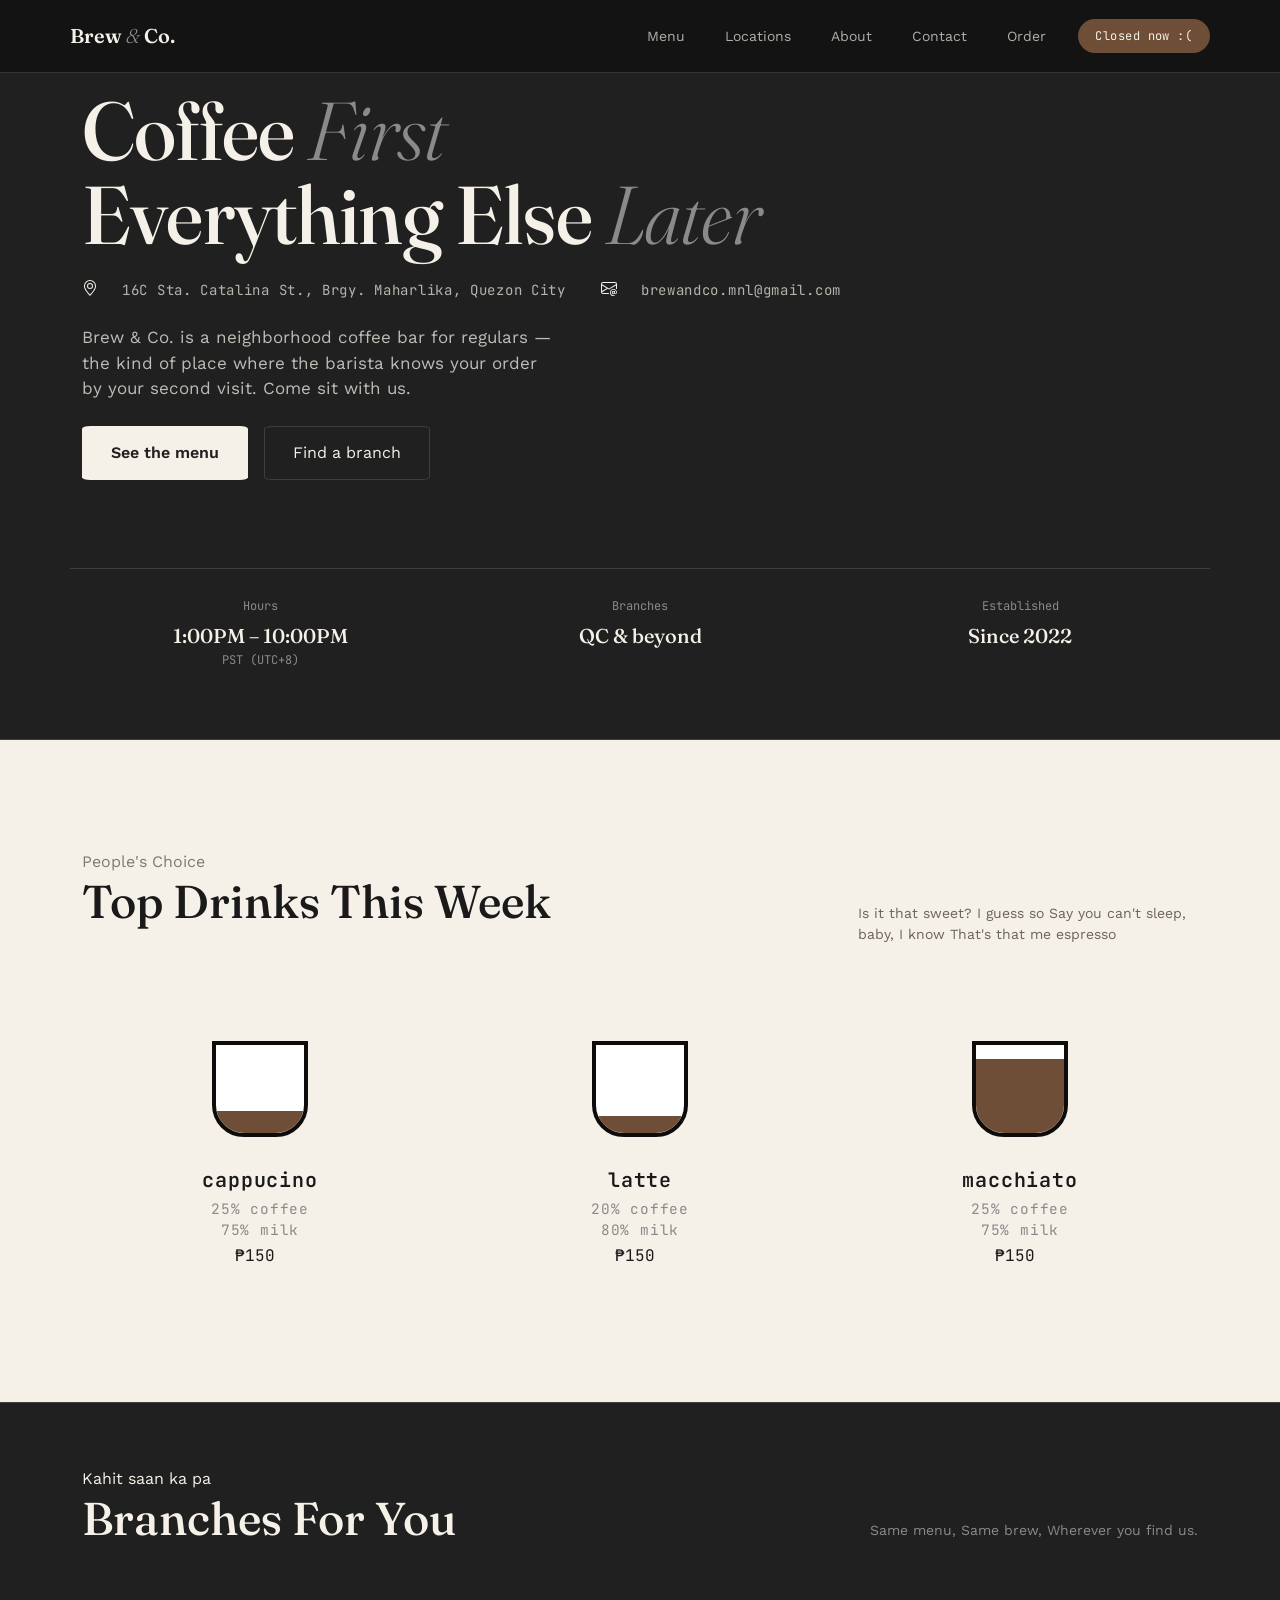
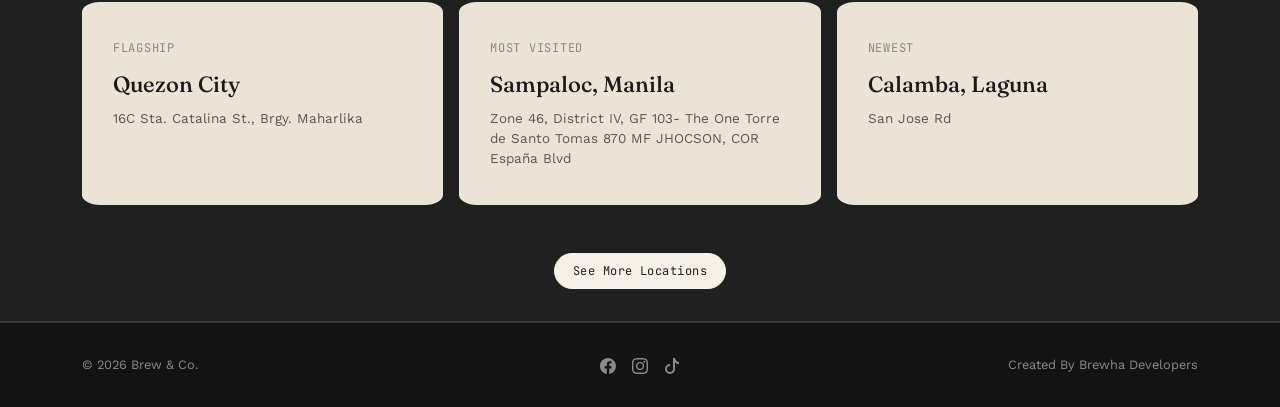
==== commit 10e9b902: "File Structure cleanup" ====
--- a/index.html
+++ b/index.html
@@ -5,7 +5,7 @@
 <title>Brew &amp; Co.</title>
 <script src="https://cdnjs.cloudflare.com/ajax/libs/bootstrap/5.3.3/js/bootstrap.bundle.min.js"></script>
 <link href="https://cdn.jsdelivr.net/npm/bootstrap@5.3.3/dist/css/bootstrap.min.css" rel="stylesheet">
-<link rel="stylesheet" href="style.css">
+<link rel="stylesheet" href="./css/style.css">
 </head>
 <body>
 
@@ -17,11 +17,11 @@
     </button>
     <div class="collapse navbar-collapse justify-content-end" id="navMenu">
       <ul class="navbar-nav gap-lg-4 me-lg-4">
-        <li class="nav-item"><a class="nav-link" href="menu.html">Menu</a></li>
-        <li class="nav-item"><a class="nav-link" href="location.html">Locations</a></li>
-        <li class="nav-item"><a class="nav-link" href="about.html">About</a></li>
-        <li class="nav-item"><a class="nav-link" href="contact.html">Contact</a></li>
-        <li class="nav-item"><a class="nav-link" href="order.html">Order</a></li>
+        <li class="nav-item"><a class="nav-link" href="./pages/menu.html">Menu</a></li>
+        <li class="nav-item"><a class="nav-link" href="./pages/location.html">Locations</a></li>
+        <li class="nav-item"><a class="nav-link" href="./pages/about.html">About</a></li>
+        <li class="nav-item"><a class="nav-link" href="./pages/contact.html">Contact</a></li>
+        <li class="nav-item"><a class="nav-link" href="./pages/order.html">Order</a></li>
       </ul>
       <div class="btn btn-outline-cream mt-3 mt-lg-0" id="openStatus">We're Open</div> <!--create creative hover animation-->
     </div>
@@ -29,24 +29,24 @@
 </header>
 
 <section class="hero-section">
-  <div class="container">
+  <div class="container ">
     <h1 class="hero-heading font-display">Coffee <em>First</em><br> Everything Else <em>Later</em></h1>
-    <div class="hero-details d-flex flex-column flex-lg-row gap-4">
+    <div class="hero-details d-flex flex-column flex-lg-row gap-4 align-items-start">
      <div class="d-flex flex-row gap-4">
     <svg xmlns="http://www.w3.org/2000/svg" width="16" height="16" fill="currentColor" class="bi bi-geo-alt" viewBox="0 0 16 16">
   <path d="M12.166 8.94c-.524 1.062-1.234 2.12-1.96 3.07A32 32 0 0 1 8 14.58a32 32 0 0 1-2.206-2.57c-.726-.95-1.436-2.008-1.96-3.07C3.304 7.867 3 6.862 3 6a5 5 0 0 1 10 0c0 .862-.305 1.867-.834 2.94M8 16s6-5.686 6-10A6 6 0 0 0 2 6c0 4.314 6 10 6 10"/>
   <path d="M8 8a2 2 0 1 1 0-4 2 2 0 0 1 0 4m0 1a3 3 0 1 0 0-6 3 3 0 0 0 0 6"/>
 </svg><span class="hero-details-text"> 16C Sta. Catalina St., Brgy. Maharlika, Quezon City</span> </div> 
- 
+ <div class="d-flex flex-row gap-4">
    <svg xmlns="http://www.w3.org/2000/svg" width="16" height="16" fill="currentColor" class="bi bi-envelope-at" viewBox="0 0 16 16">
   <path d="M2 2a2 2 0 0 0-2 2v8.01A2 2 0 0 0 2 14h5.5a.5.5 0 0 0 0-1H2a1 1 0 0 1-.966-.741l5.64-3.471L8 9.583l7-4.2V8.5a.5.5 0 0 0 1 0V4a2 2 0 0 0-2-2zm3.708 6.208L1 11.105V5.383zM1 4.217V4a1 1 0 0 1 1-1h12a1 1 0 0 1 1 1v.217l-7 4.2z"/>
   <path d="M14.247 14.269c1.01 0 1.587-.857 1.587-2.025v-.21C15.834 10.43 14.64 9 12.52 9h-.035C10.42 9 9 10.36 9 12.432v.214C9 14.82 10.438 16 12.358 16h.044c.594 0 1.018-.074 1.237-.175v-.73c-.245.11-.673.18-1.18.18h-.044c-1.334 0-2.571-.788-2.571-2.655v-.157c0-1.657 1.058-2.724 2.64-2.724h.04c1.535 0 2.484 1.05 2.484 2.326v.118c0 .975-.324 1.39-.639 1.39-.232 0-.41-.148-.41-.42v-2.19h-.906v.569h-.03c-.084-.298-.368-.63-.954-.63-.778 0-1.259.555-1.259 1.4v.528c0 .892.49 1.434 1.26 1.434.471 0 .896-.227 1.014-.643h.043c.118.42.617.648 1.12.648m-2.453-1.588v-.227c0-.546.227-.791.573-.791.297 0 .572.192.572.708v.367c0 .573-.253.744-.564.744-.354 0-.581-.215-.581-.8Z"/>
-</svg> <span class="hero-details-text"> brewandco.mnl@gmail.com</span></div>
+</svg> <span class="hero-details-text"> brewandco.mnl@gmail.com</span></div></div>
 
     <p class="mt-4 mb-0" style="max-width:480px; font-size:17px; color:var(--off-white); opacity:.75;">Brew &amp; Co. is a neighborhood coffee bar for regulars — the kind of place where the barista knows your order by your second visit. Come sit with us.</p>
     <div class="d-flex gap-3 mt-4 flex-column flex-md-row">
-      <a href="menu.html" class="btn btn-cream" id="btn-CTA">See the menu</a>
-      <a href="location.html" class="btn btn-outline-line " id="btn-SCTA">Find a branch</a>
+      <a href="./pages/menu.html" class="btn btn-cream" id="btn-CTA">See the menu</a>
+      <a href="./pages/location.html" class="btn btn-outline-line " id="btn-SCTA">Find a branch</a>
     </div>
     <div class="row hero-meta gx-4 text-center">
       <div class="col-4"><span>Hours</span><strong class="font-display">1:00PM – 10:00PM</strong>  <span class="font-mono">PST (UTC+8)</span></div>
@@ -116,7 +116,7 @@
       <div class="col-md-4"><div class="loc-card"><div class="tag">NEWEST</div><h4 class="font-display">Calamba, Laguna</h4><p>San Jose Rd</p></div></div>
     </div> 
     <div class="text-center mt-5 reveal">
-      <a href="location.html" class="btn btn-outline-cream">See More Locations</a>
+      <a href="./pages/location.html" class="btn btn-outline-cream">See More Locations</a>
     </div> 
   </div> 
 </section>
@@ -150,7 +150,7 @@
   </div>
 </footer>
 
-<script src = index.js></script>
+<script src = "./js/index.js"></script>
 
 
 </body>
--- a/css/style.css
+++ b/css/style.css
@@ -0,0 +1,565 @@
+@import url('https://cdnjs.cloudflare.com/ajax/libs/bootstrap/5.3.3/css/bootstrap.min.css');
+@import url('https://fonts.googleapis.com/css2?family=Fraunces:opsz,wght@9..144,300..700&family=Work+Sans:wght@400;500;600&family=JetBrains+Mono:wght@400;500&display=swap');
+  :root{
+    --black:#202020;
+    --ink:#1A1A1A;
+    --off-white:#F5F0E8;
+    --paper:#EAE3D6;
+    --hover:#DCC8B6;
+    --muted:#8A8A8A;
+    --line-dark: rgba(245,240,232,0.14);
+    --line-light: rgba(18,18,18,0.12);
+
+    --bs-body-font-family:'Work Sans', sans-serif;
+    --bs-body-bg:var(--black);
+    --bs-body-color:var(--off-white);
+    --milk: #ffffff;
+    --coffee: #6F4E37;
+    --cup-border: #0d0c0a;
+    --dark-black: rgba(18,18,18,0.9) ;
+    --warm:#E6C88A;
+    --closing:#C9824A;
+  }
+  html{
+  scroll-behavior:smooth;
+}
+  a{
+     text-decoration:none; 
+    }
+  .font-display{ 
+    font-family:'Fraunces', serif; 
+}
+  .font-mono{ 
+    font-family:'JetBrains Mono', monospace; 
+}
+  .text-muted-custom{
+     color:var(--muted) !important; 
+    }
+
+  :focus-visible{
+     outline:2px solid var(--off-white); outline-offset:3px; 
+    }
+
+  .reveal{
+     opacity:0; transform:translateY(14px); transition:opacity .7s ease, transform .7s ease; 
+    }
+  .reveal.is-visible{ 
+    opacity:1; transform:none; 
+}
+
+  /* ---------- NAV ---------- */
+  .navbar-brew{
+    background:var(--dark-black);
+    backdrop-filter:blur(8px);
+    border-bottom:1px solid var(--line-dark);
+    padding-left: 1rem;
+    padding-right: 1rem;
+  }
+  .navbar-brew .nav-link{ 
+    color:var(--off-white); opacity:0.7; font-size:14px; 
+}
+  .navbar-brew .nav-link:hover{
+     opacity:1; 
+    }
+  .btn-outline-cream{
+    font-family:'JetBrains Mono', monospace; font-size:12px; letter-spacing:0.04em;
+    border:1px solid var(--off-white); color:var(--black); background:var(--off-white);
+    border-radius:999px; padding:.5rem 1.1rem;
+  }
+  .btn-outline-cream:hover{ 
+    background:var(--hover ); color:var(--black);}
+.navbar-toggler{
+    border:none; 
+    color:var(--off-white);
+}
+.navbar-toggler{
+    --bs-navbar-toggler-icon-bg: url("data:image/svg+xml,%3Csvg xmlns='http://www.w3.org/2000/svg' viewBox='0 0 32 32'%3E%3Cpath stroke='rgba(245,240,232,0.9)' stroke-width='2.5' stroke-linecap='round' d='M4 8h24M4 16h24M4 24h24'/%3E%3C/svg%3E");
+}
+#btn-CTA, #btn-SCTA{
+    border-radius: 5%;
+}
+.btn,
+.filter-btn{
+    transition:
+        background .25s ease,
+        color .25s ease,
+        transform .25s ease,
+        box-shadow .25s ease;
+}
+#openStatus{
+    transition: background 1.25s ease, color 1.25s ease, transform 1.25s ease, box-shadow 1.25s ease;
+    border: none;
+}
+@media (max-width: 576px){
+    #btn-CTA,
+    #btn-SCTA{
+        width: 100%;
+    }
+}
+  /* ---------- HERO ---------- */
+    .hero-section{ padding:1rem 1rem 4rem 1rem ; border-bottom:1px solid var(--line-dark); }
+    .hero-heading{ font-size:clamp(42px, 6.4vw, 84px); line-height:1.02; letter-spacing:-0.01em; font-weight:500; }
+    .hero-heading em{ font-style:italic; font-weight:300; color:var(--muted); }
+    .btn-cream{ background:var(--off-white); color:var(--black); font-weight:600; border-radius:2px; padding:.9rem 1.75rem; }
+    .btn-cream:hover{ background:#fff; color:var(--black); }
+    .btn-outline-line{ border:1px solid var(--line-dark); color:var(--off-white); border-radius:2px; padding:.9rem 1.75rem; }
+    .btn-outline-line:hover{ border-color:var(--off-white); color:var(--off-white); background:transparent; }
+
+    .hero-meta{ border-top:1px solid var(--line-dark); padding-top:28px; margin-top:88px; }
+     .hero-meta span{ font-family:'JetBrains Mono', monospace; font-size:12px; color:var(--muted); display:block; margin-bottom:6px; }
+    .hero-meta strong{ font-family:'Fraunces', serif; font-size:20px; font-weight:500; }
+    .hero-details{
+    display:flex; align-items:center; gap:1rem; margin-top:1.5rem;
+        }
+    .hero-details-text{
+        color:var(--off-white); font-family:'JetBrains Mono', monospace; font-size:14px; letter-spacing:0.05em; opacity:0.7; margin-right:.7rem;
+        }
+    .hero-details svg{
+        margin-right:0rem;
+    }
+
+  /* ---------- Top Drinks ---------- */
+  .topDrinks-section{ background:var(--off-white); color:var(--ink); padding:110px 0; }
+  .topDrinks-section .eyebrow{ color:var(--ink); opacity:0.55; }
+  .topDrinks-card{ background:var(--paper); padding:2.5rem; height:100%; }
+  .topDrinks-card h3{ font-family:'JetBrains Mono', monospace; font-size:12px; letter-spacing:0.1em; text-transform:uppercase; color:var(--ink); opacity:0.6; margin-bottom:1.5rem; }
+  .topDrinks-item{ display:flex; justify-content:space-between; gap:1rem; padding:1rem 0; border-bottom:1px solid var(--line-light); }
+  .topDrinks-item:last-child{ border-bottom:none; }
+  .topDrinks-item .name{ font-weight:600; font-size:16px; }
+  .topDrinks-item .desc{ font-size:13px; color:#6b6558; margin-top:4px; }
+  .topDrinks-item .price{ font-family:'JetBrains Mono', monospace; font-size:14px; white-space:nowrap; }
+
+
+  /* ---------- LOCATIONS IN HOME PAGE---------- */
+  .locations-section{ border-top:1px solid var(--line-dark); border-bottom:1px solid var(--line-dark); padding:80px 0; background:var(--black); color:var(--off-white);  padding:4rem 0 2rem;
+   }
+  .loc-card{ padding:2.25rem 1.875rem; border:1px solid var(--line-dark); height:100%; border-radius:5%; background:var(--paper); transition:border-color .3s ease; }
+  .loc-card .tag{ font-family:'JetBrains Mono', monospace; font-size:12px; color:#8A8A8A; letter-spacing:0.06em; margin-bottom:14px; }
+  .loc-card h4{ font-family:'Fraunces', serif; font-size:22px; font-weight:500; margin-bottom:10px; color:#1A1A1A; }
+  .loc-card p{ font-size:13.5px; color:var(--muted); margin-bottom:0; color: #5E564D}
+  .loc-card:hover{
+    background: var(--coffee);
+    border-color: var(--off-white);
+}
+
+    .loc-card:hover .tag{
+    color: #D6C7B8;
+}
+
+    .loc-card:hover h4{
+    color: var(--off-white);
+}
+
+    .loc-card:hover p{
+    color: #EFE5DA;
+}
+  
+
+  /*Footer*/
+.site-footer{ border-top:1px solid var(--line-dark); padding:2rem 0; font-size:.8rem; color:var(--muted); background:var(--dark-black); position:static }
+.socmed svg:hover{
+    color: var(--off-white);
+    transform: scale(1.2);
+
+}
+
+/* Coffee CSS */
+.coffee-wrapper{
+    display: flex;
+    flex-direction: column;
+    align-items: center;
+    justify-content: center;
+    text-align: center;
+}
+.coffee-cup{
+    --coffee-percent: 50%; /* Default */
+    width: 6rem;
+    height: 6rem;
+    border: 0.3rem solid var(--cup-border);
+    border-radius: 0 0 2rem 2rem;
+    background: var(--milk);
+    position: relative;
+    overflow: hidden;
+    display: inline-block;
+    margin: 1.5rem;
+    text-align: center;
+    justify-content: center;
+}
+
+@media (max-width:576px){
+    .coffee-cup{
+        margin:.5rem 0;
+    } 
+    .coffee-wrapper{
+        border-bottom:1px solid var(--muted); padding-bottom:1rem; margin-bottom:1rem;opacity:0.7;
+    }}
+/* Coffee Fill */
+
+.coffee{
+    position:absolute;
+    bottom:0;
+    left:0;
+    width:100%;
+    height:var(--coffee-percent);
+    background:var(--coffee);
+    color:var(--off-white);
+}
+
+.milk{
+    position: absolute;
+    top: 0;
+    left: 0;
+    width: 100%;
+    height: calc(100% - var(--coffee-percent));
+    color: var(--ink);
+}
+
+
+.macchiato{
+    --coffee-percent:85%;
+}
+
+.cappuccino{
+    --coffee-percent:25%;
+}
+
+.latte{
+    --coffee-percent:20%;
+}
+.coffee-bar{
+    display: flex;
+    flex-wrap: wrap;
+    justify-content: space-evenly;
+    align-items: center;
+    gap: 3rem;
+    width: 100%;
+}
+.coffee-text{
+    font-family: 'JetBrains Mono', monospace;
+    font-size: 1.25rem;
+    letter-spacing: 0.05rem;
+    margin-top: 0.2rem;
+    color: var(--ink);
+    font-weight:600;
+    text-align: center;
+}
+.coffee-description{
+    font-family: 'JetBrains Mono', monospace;
+    font-size: 0.9rem;
+    letter-spacing: 0.05rem;
+    margin-top: 0.2rem;
+    color: var(--muted);
+    text-align: center;
+}
+.coffee-price{
+    font-family: 'JetBrains Mono', monospace;
+    font-size: 1rem;
+    margin-top: 0.2rem;
+    color: var(--ink);
+    text-align: center;
+    transform: translateX(-0.3rem);
+    
+}
+
+/* Menu Page */
+.btn-coffee{
+    background:var(--coffee);
+    color:var(--off-white);
+    font-weight:600;
+    border-radius:1rem;
+    padding:.9rem 1.75rem;
+}
+.btn-coffee:hover{
+    background:var(--hover);
+    color:var(--off-white);
+}
+
+/*locations*/
+
+
+.locations-hero{
+  padding:4rem 0 4rem;
+  border-bottom:1px solid var(--line-dark);
+}
+
+.hero-copy{
+  max-width:40rem;
+  color:rgba(245,240,232,.75);
+  font-size:1rem;
+  margin-bottom:0;
+}
+
+
+.panel-card,
+.branch-card,
+.map-card,
+.hours-card,
+.empty-state{
+  background:var(--paper);
+  color:var(--ink);
+  border:1px solid var(--line-light);
+  border-radius:1.5rem;
+}
+
+.panel-card{
+  padding:1rem;
+}
+
+.search-wrap{
+  position:relative;
+}
+
+
+.search-wrap .form-control{
+  padding-left:2.7rem;
+  border-radius:999px;
+  border:1px solid rgba(18,18,18,.12);
+  background:var(--off-white);
+  color:var(--ink);
+  min-height:3rem;
+}
+
+.search-wrap .form-control:focus{
+  border-color:var(--coffee);
+  box-shadow:0 0 0 .2rem rgba(111,78,55,.12);
+}
+
+.search-wrap .form-control::placeholder{
+  color:var(--muted);
+}
+.filter-btn{
+  border:1px solid rgba(18,18,18,.12);
+  background:var(--off-white);
+  color:var(--ink);
+  border-radius:999px;
+  padding:.55rem .95rem;
+  font-size:.7rem;
+  transition:all .2s ease;
+}
+
+.filter-btn:hover{
+  background:rgba(255,255,255,.4);
+}
+
+.filter-btn.active{
+  background:var(--coffee);
+  color:var(--off-white);
+  border-color:var(--coffee);
+}
+
+.branch-list{
+  display:grid;
+  gap:1rem;
+  overflow-y:auto;
+  max-height:calc(100vh - 15rem);
+  scrollbar-width:none;
+  scrollbar-color:rgba(18,18,18,.2) transparent;
+  scrollbar-gutter:stable;
+}
+
+.branch-card{
+  padding:1.5rem;
+  transition:transform .25s ease, background .25s ease, border-color .25s ease;
+  background:#CEC7BE;
+  color:var(--ink);
+}
+
+.branch-card:hover{
+  transform:translateY(-3px);
+  border-color:rgba(18,18,18,.2);
+  background:#f0e9db;
+}
+
+.branch-badge{
+  display:inline-flex;
+  align-items:center;
+  border-radius:999px;
+  padding:.35rem .75rem;
+  font-family:'JetBrains Mono', monospace;
+  font-size:.72rem;
+  letter-spacing:.04em;
+  margin-bottom:.9rem;
+}
+
+.branch-badge.open{
+  background:var(--off-white);
+  color:var(--black);
+}
+
+.branch-badge.opening-soon{
+  background:var(--warm);
+  color:var(--black);
+}
+
+.branch-badge.closing-soon{
+  background:var(--closing);
+  color:var(--off-white);
+}
+
+.branch-title{
+  font-family:'Fraunces', serif;
+  font-size:1.45rem;
+  margin-bottom:.5rem;
+  font-weight:600;
+  color:var(--ink);
+}
+
+.branch-address{
+  color:#5c554b;
+  margin-bottom:0;
+  max-width:32rem;
+}
+
+.branch-icon{
+  font-size:1.2rem;
+  color:var(--coffee);
+}
+
+.branch-meta{
+  display:flex;
+  flex-wrap:wrap;
+  gap:1rem 1.25rem;
+  margin:1rem 0 1.15rem;
+  font-family:'JetBrains Mono', monospace;
+  font-size:.84rem;
+  color:#6b6558;
+}
+
+.branch-meta i{
+  margin-right:.4rem;
+}
+
+.branch-actions{
+  display:flex;
+  flex-wrap:wrap;
+  gap:.75rem;
+}
+
+.map-card{
+  padding:1.5rem;
+  position:sticky;
+  top:6rem;
+  max-height:calc(100vh - 6rem);
+  display:flex;
+  flex-direction:column;
+  gap:1rem;
+}
+
+.map-title{
+  font-size:clamp(1.8rem,3vw,2.6rem);
+}
+.map-frame{
+  border-radius:1.25rem;
+  overflow:hidden;
+  border:1px solid rgba(18,18,18,.12);
+  background:#ddd;
+  flex:1;
+  min-height:20rem;
+  position: relative;
+}
+
+.map-frame iframe{
+  width:100%;
+  height:100%;
+  border:0;
+  position:absolute;
+  inset: 0;
+}
+
+.hours-section{
+  padding:1rem 0 4rem;
+  border-top:1px solid var(--line-dark);
+}
+
+.section-title{
+  font-size:clamp(2rem,4vw,3rem);
+  margin-bottom:1rem;
+}
+
+.section-copy{
+  max-width:32rem;
+  color:rgba(245,240,232,.78);
+}
+
+.hours-card{
+  padding:1.4rem 1.5rem;
+}
+
+.hours-row{
+  display:flex;
+  justify-content:space-between;
+  gap:1rem;
+  padding:1rem 0;
+  border-bottom:1px solid rgba(18,18,18,.1);
+}
+
+.hours-row:last-child{
+  border-bottom:none;
+  padding-bottom:0;
+}
+
+.hours-row span{
+  color:#5c554b;
+}
+
+.hours-row strong{
+  color:var(--ink);
+  font-family:'JetBrains Mono', monospace;
+  font-size:.9rem;
+}
+
+.empty-state{
+  text-align:center;
+  padding:3rem 1.5rem;
+}
+
+.empty-state i{
+  font-size:2rem;
+  color:var(--coffee);
+  display:block;
+  margin-bottom:1rem;
+}
+
+.empty-state h3{
+  font-family:'Fraunces', serif;
+  margin-bottom:.5rem;
+}
+
+.empty-state p{
+  color:#6b6558;
+  margin-bottom:0;
+}
+
+
+
+@media (max-width: 992px){
+  .map-card{
+    position:static;
+  }
+}
+
+@media (max-width: 576px){
+  .locations-hero{
+    padding:2rem 0 2rem;
+  }
+
+  .hero-title{
+    font-size:2.7rem;
+  }
+
+  .panel-card,
+  .branch-card,
+  .map-card,
+  .hours-card{
+    border-radius:1.1rem;
+  }
+
+  .branch-card{
+    padding:1.25rem;
+  }
+
+  .branch-actions .btn{
+    width:100%;
+  }
+}
+
